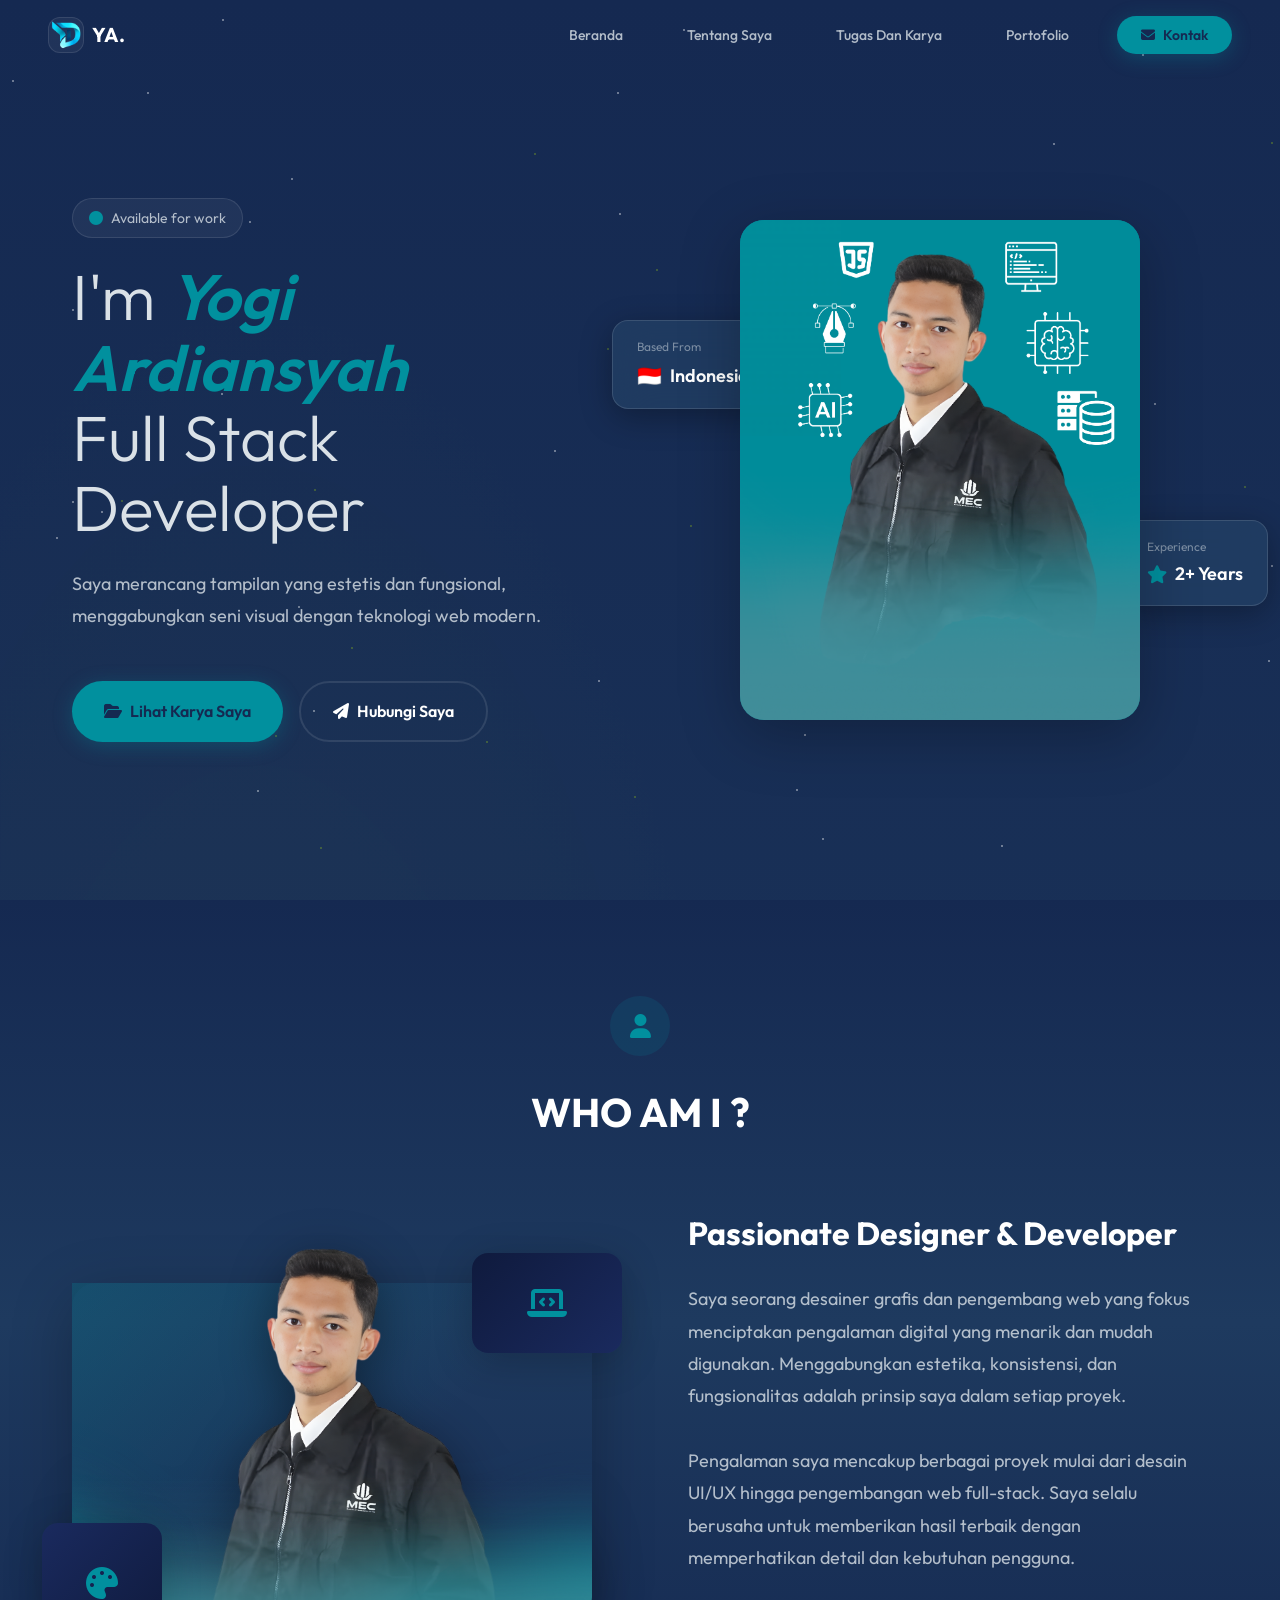
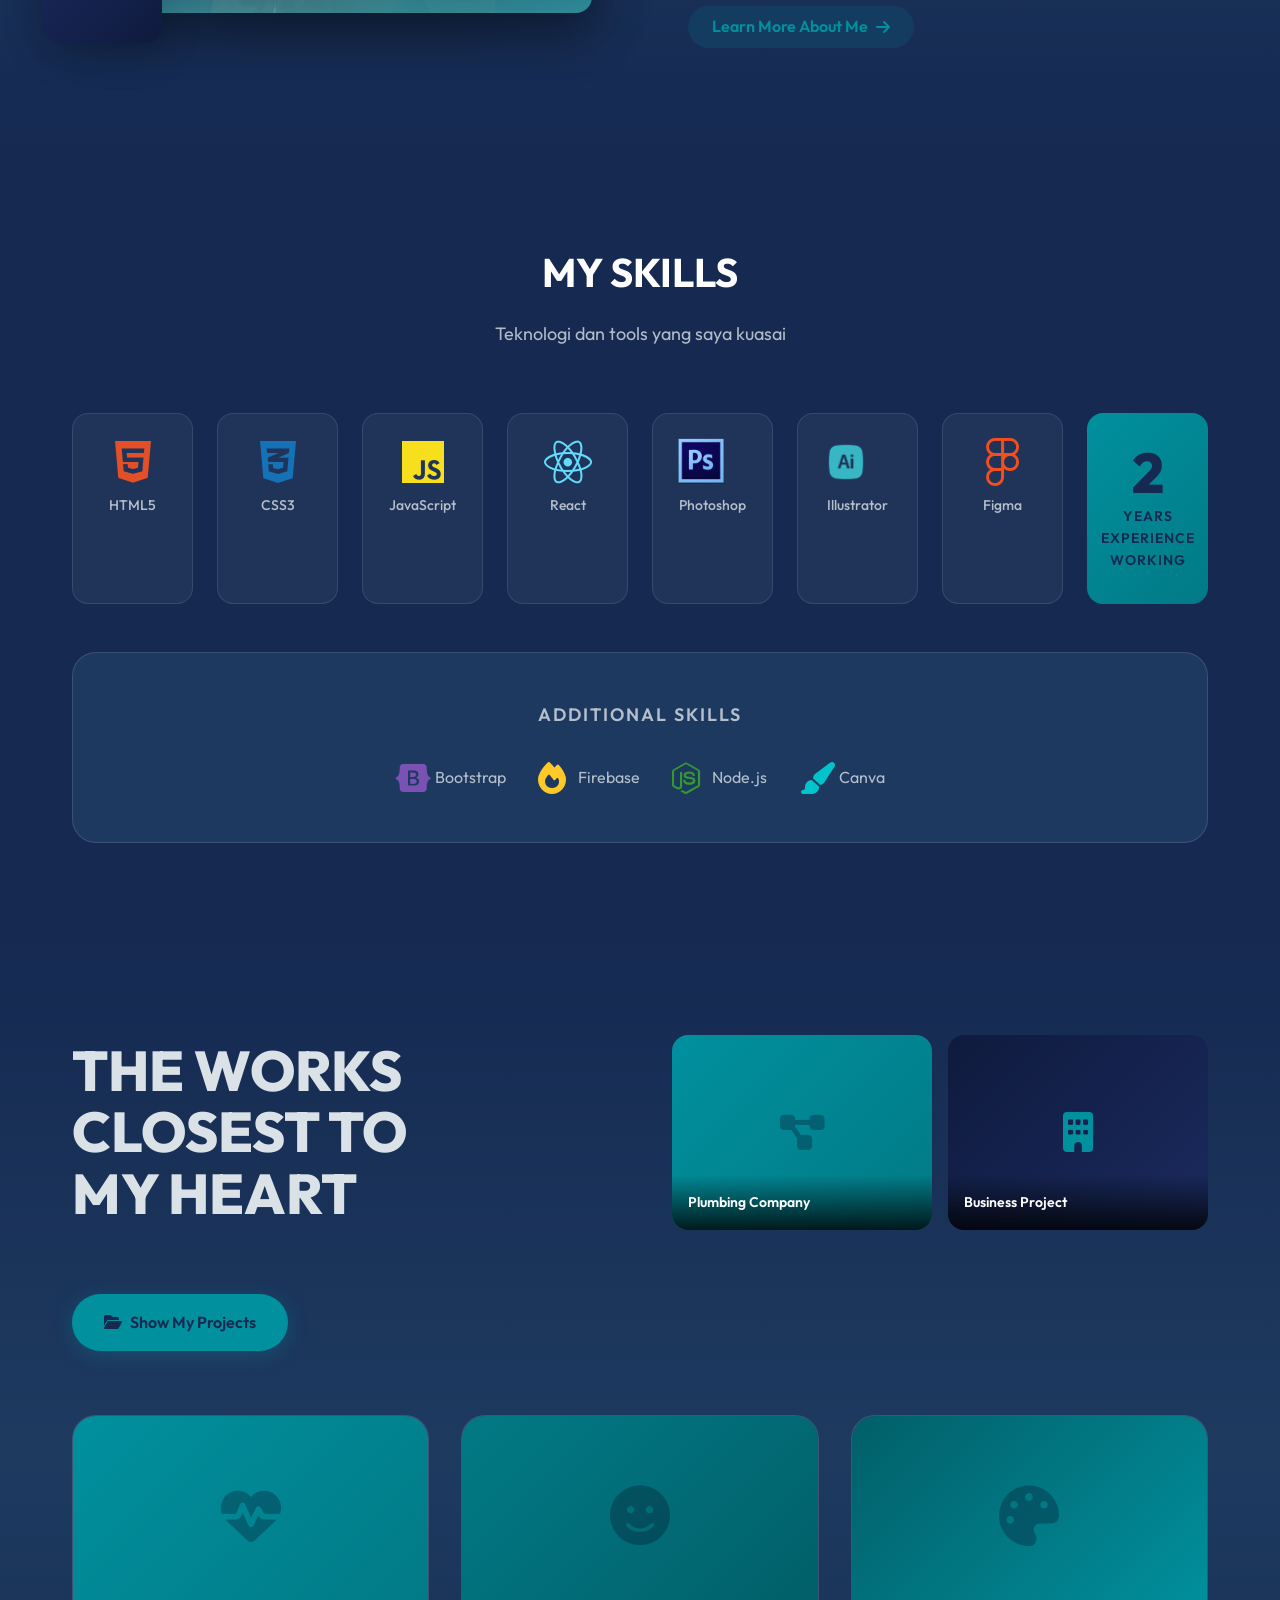
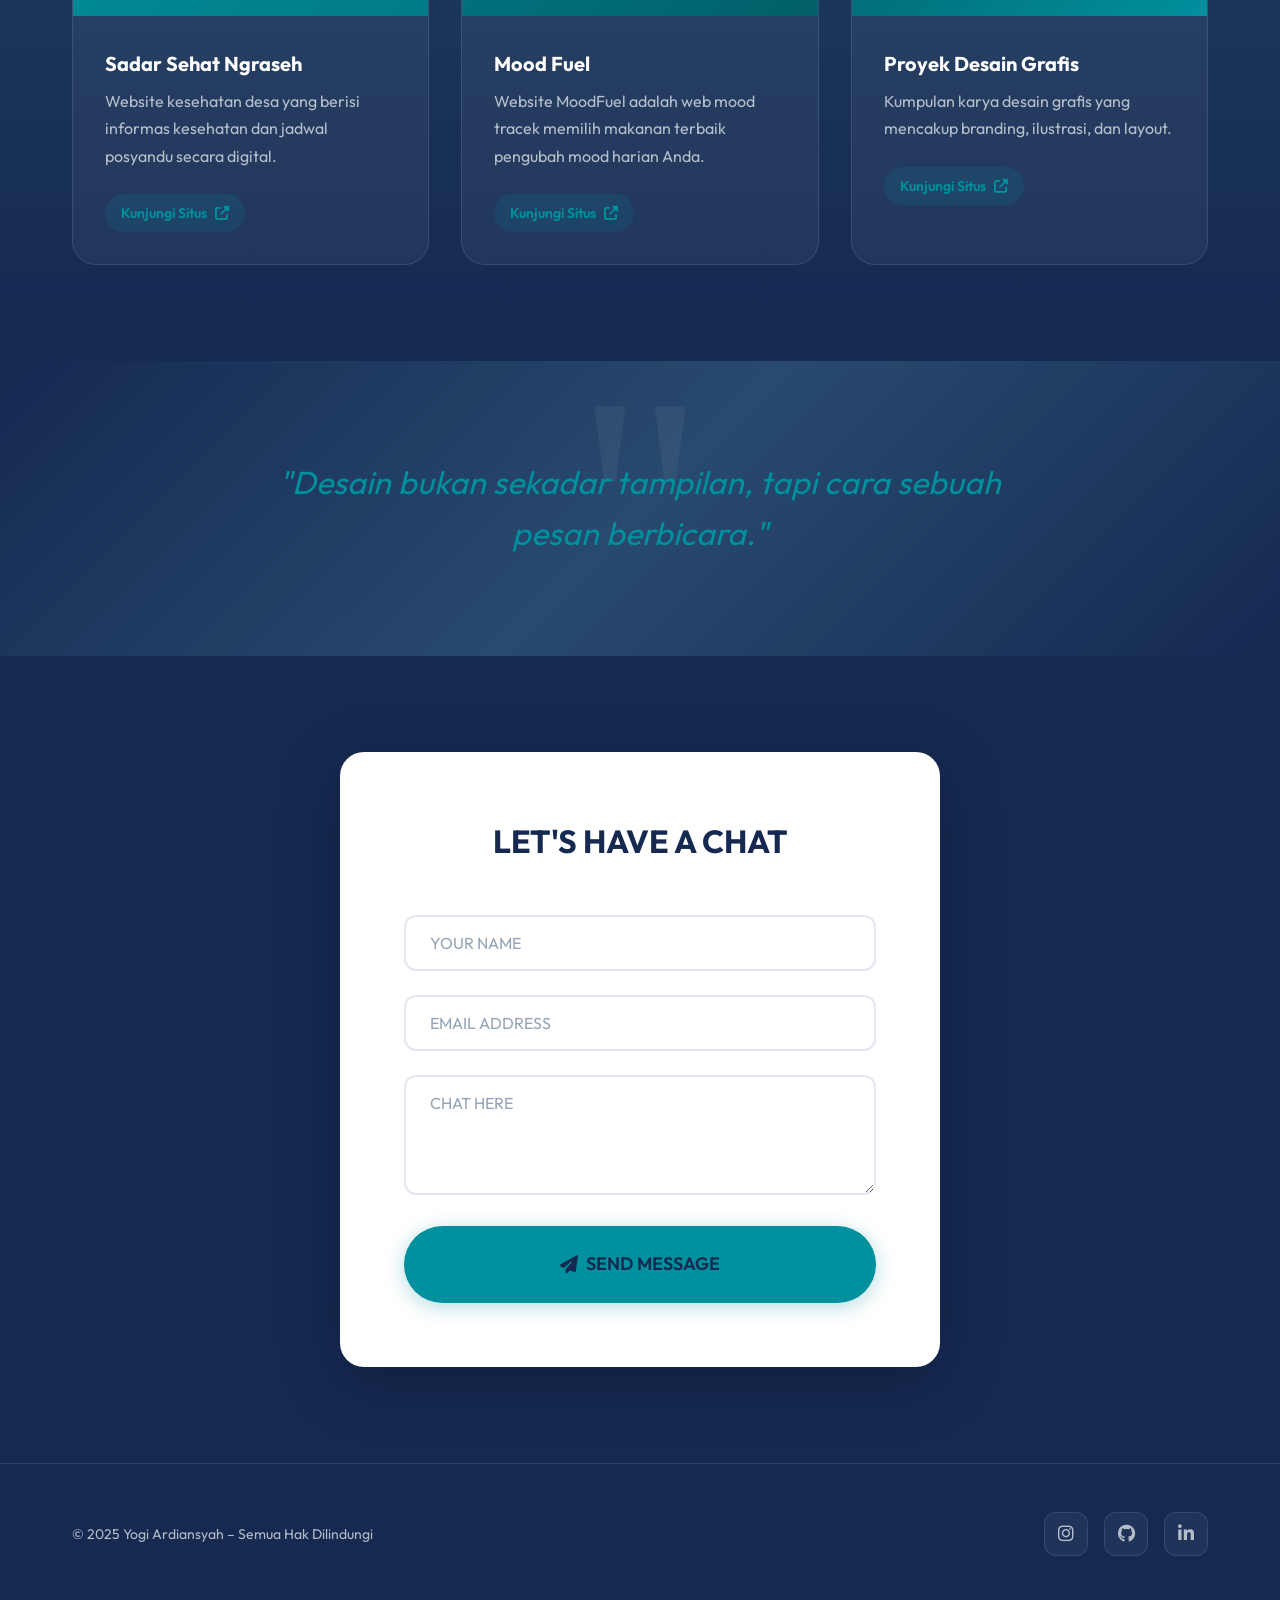
==== index.html @ 8bb91103 "Upload vanilla portfolio" ====
<!doctype html>
<html lang="id">
  <head>
    <meta charset="UTF-8" />
    <meta name="viewport" content="width=device-width, initial-scale=1.0" />
    <title>Yogi Ardiansyah - Portfolio</title>
    <link rel="icon" type="image/png" href="./assets/img/logo.png" />
    <meta
      name="description"
      content="Portfolio Yogi Ardiansyah - Desainer Grafis & Web Developer"
    />
    <link
      rel="stylesheet"
      href="https://cdnjs.cloudflare.com/ajax/libs/font-awesome/6.4.0/css/all.min.css"
    />
    <link
      href="https://fonts.googleapis.com/css2?family=Outfit:wght@300;400;500;600;700;800&display=swap"
      rel="stylesheet"
    />
    <link rel="stylesheet" href="styles.css" />
  </head>
  <body class="bg-gradient">
    <!-- Floating Stars -->
    <div class="stars" id="stars"></div>

    <!-- Navbar -->
    <nav class="navbar" id="navbar">
      <a href="#" class="logo">
        <span class="logo-icon"
          ><img
            src="./assets/img/logo.png"
            alt="Logo"
            style="width: 100%; height: 100%; object-fit: contain"
        /></span>
        YA.
      </a>
      <button
        class="mobile-menu-btn"
        id="mobileMenuBtn"
        aria-label="Toggle menu"
      >
        <i class="fas fa-bars"></i>
      </button>
      <div class="nav-menu" id="navMenu">
        <a href="#home" class="nav-link">Beranda</a>
        <a href="#about" class="nav-link">Tentang Saya</a>
        <a href="Karya.html" class="nav-link">Tugas Dan Karya</a>
        <a href="#works" class="nav-link">Portofolio</a>
        <a href="#contact" class="nav-cta">
          <i class="fas fa-envelope"></i>
          Kontak
        </a>
      </div>
    </nav>

    <!-- Hero Section -->
    <section class="hero" id="home">
      <div class="container">
        <div class="hero-container">
          <div class="hero-content">
            <div class="hero-badge">
              <i class="fas fa-circle"></i>
              Available for work
            </div>
            <h1 class="hero-title">
              I'm <span>Yogi Ardiansyah</span><br />Full Stack Developer
            </h1>
            <p class="hero-description">
              Saya merancang tampilan yang estetis dan fungsional, menggabungkan
              seni visual dengan teknologi web modern.
            </p>
            <div class="hero-buttons">
              <a href="#works" class="btn btn-primary">
                <i class="fas fa-folder-open"></i>
                Lihat Karya Saya
              </a>
              <a href="#contact" class="btn btn-outline">
                <i class="fas fa-paper-plane"></i>
                Hubungi Saya
              </a>
            </div>
          </div>
          <div class="hero-image">
            <!-- Floating Cards -->
            <div class="floating-card left">
              <div class="floating-card-title">Based From</div>
              <div class="floating-card-value">
                <span class="flag">🇮🇩</span>
                Indonesia
              </div>
            </div>
            <div class="floating-card right">
              <div class="floating-card-title">Experience</div>
              <div class="floating-card-value">
                <i class="fas fa-star" style="color: var(--accent)"></i>
                2+ Years
              </div>
            </div>
            <!-- Main Image -->
            <div class="hero-image-main">
              <img
                src="./assets/img/orang.png"
                alt="Yogi Ardiansyah"
                style="width: 100%; height: 100%; object-fit: cover"
              />
            </div>
          </div>
        </div>
      </div>
    </section>

    <!-- About Section -->
    <section class="section about" id="about">
      <div class="container">
        <div class="section-header">
          <div class="section-icon">
            <i class="fas fa-user"></i>
          </div>
          <h2 class="section-title reveal">WHO AM I ?</h2>
        </div>
        <div class="about-grid">
          <div class="about-image reveal">
            <div class="about-image-wrapper">
              <img
                src="./assets/img/orang2.png"
                alt="Yogi Ardiansyah"
                style="
                  width: 100%;
                  height: 400px;
                  object-fit: cover;
                  border-radius: var(--radius-lg);
                "
              />
            </div>
            <div class="about-floating-img top">
              <div
                style="
                  width: 150px;
                  height: 100px;
                  background: linear-gradient(135deg, #0f1a3d, #1a2a5e);
                  display: flex;
                  align-items: center;
                  justify-content: center;
                  border-radius: 12px;
                "
              >
                <i
                  class="fas fa-laptop-code"
                  style="font-size: 32px; color: var(--accent)"
                ></i>
              </div>
            </div>
            <div class="about-floating-img bottom">
              <div
                style="
                  width: 120px;
                  height: 120px;
                  background: linear-gradient(135deg, #1a2a5e, #0f1a3d);
                  display: flex;
                  align-items: center;
                  justify-content: center;
                  border-radius: 12px;
                "
              >
                <i
                  class="fas fa-palette"
                  style="font-size: 32px; color: var(--accent)"
                ></i>
              </div>
            </div>
          </div>
          <div class="about-content reveal">
            <h3>Passionate Designer & Developer</h3>
            <p>
              Saya seorang desainer grafis dan pengembang web yang fokus
              menciptakan pengalaman digital yang menarik dan mudah digunakan.
              Menggabungkan estetika, konsistensi, dan fungsionalitas adalah
              prinsip saya dalam setiap proyek.
            </p>
            <p>
              Pengalaman saya mencakup berbagai proyek mulai dari desain UI/UX
              hingga pengembangan web full-stack. Saya selalu berusaha untuk
              memberikan hasil terbaik dengan memperhatikan detail dan kebutuhan
              pengguna.
            </p>
            <a href="Karya.html" class="about-link">
              Learn More About Me
              <i class="fas fa-arrow-right"></i>
            </a>
          </div>
        </div>
      </div>
    </section>

    <!-- Skills Section -->
    <section class="section skills" id="skills">
      <div class="container">
        <div class="section-header">
          <h2 class="section-title reveal">MY SKILLS</h2>
          <p class="section-subtitle reveal">
            Teknologi dan tools yang saya kuasai
          </p>
        </div>

        <div class="skills-grid reveal">
          <div class="skill-card">
            <i class="fab fa-html5" style="color: #e34f26"></i>
            <h4>HTML5</h4>
          </div>
          <div class="skill-card">
            <i class="fab fa-css3-alt" style="color: #1572b6"></i>
            <h4>CSS3</h4>
          </div>
          <div class="skill-card">
            <i class="fab fa-js" style="color: #f7df1e"></i>
            <h4>JavaScript</h4>
          </div>
          <div class="skill-card">
            <i class="fab fa-react" style="color: #61dafb"></i>
            <h4>React</h4>
          </div>
          <div class="skill-card">
            <img
              src="./assets/img/ps.png"
              alt="Photoshop"
              style="width: 48px; height: 48px"
            />
            <h4>Photoshop</h4>
          </div>
          <div class="skill-card">
            <img
              src="./assets/img/logoAi.png"
              alt="Illustrator"
              style="width: 48px; height: 48px"
            />
            <h4>Illustrator</h4>
          </div>
          <div class="skill-card">
            <i class="fab fa-figma" style="color: #f24e1e"></i>
            <h4>Figma</h4>
          </div>
          <div class="experience-card">
            <div class="number">2</div>
            <div class="label">Years<br />Experience<br />Working</div>
          </div>
        </div>

        <div class="additional-skills reveal">
          <h3>ADDITIONAL SKILLS</h3>
          <div class="additional-skills-grid">
            <div class="additional-skill-item">
              <i class="fab fa-bootstrap" style="color: #7952b3"></i>
              <span>Bootstrap</span>
            </div>
            <div class="additional-skill-item">
              <i class="fas fa-fire" style="color: #ffca28"></i>
              <span>Firebase</span>
            </div>
            <div class="additional-skill-item">
              <i class="fab fa-node-js" style="color: #339933"></i>
              <span>Node.js</span>
            </div>
            <div class="additional-skill-item">
              <i class="fas fa-paint-brush" style="color: #00c4cc"></i>
              <span>Canva</span>
            </div>
          </div>
        </div>
      </div>
    </section>

    <!-- Works Section -->
    <section class="section works" id="works">
      <div class="container">
        <div class="works-header reveal">
          <h2 class="works-title">THE WORKS<br />CLOSEST TO<br />MY HEART</h2>
          <div class="works-images">
            <div class="work-image-card">
              <div
                style="
                  width: 100%;
                  height: 100%;
                  background: linear-gradient(135deg, #01909e, #017a86);
                  display: flex;
                  align-items: center;
                  justify-content: center;
                "
              >
                <i
                  class="fas fa-project-diagram"
                  style="font-size: 40px; color: rgba(10, 14, 39, 0.3)"
                ></i>
              </div>
              <div class="overlay">
                <h4>Plumbing Company</h4>
              </div>
            </div>
            <div class="work-image-card">
              <div
                style="
                  width: 100%;
                  height: 100%;
                  background: linear-gradient(135deg, #0f1a3d, #1a2a5e);
                  display: flex;
                  align-items: center;
                  justify-content: center;
                "
              >
                <i
                  class="fas fa-building"
                  style="font-size: 40px; color: var(--accent)"
                ></i>
              </div>
              <div class="overlay">
                <h4>Business Project</h4>
              </div>
            </div>
          </div>
        </div>

        <div
          class="hero-buttons reveal"
          style="margin-bottom: var(--spacing-3xl)"
        >
          <a href="Karya.html" class="btn btn-primary">
            <i class="fas fa-folder-open"></i>
            Show My Projects
          </a>
        </div>

        <div class="works-grid">
          <div class="work-card reveal" data-tilt>
            <div class="work-card-image">
              <div
                style="
                  width: 100%;
                  height: 100%;
                  background: linear-gradient(
                    135deg,
                    var(--accent) 0%,
                    #017a86 100%
                  );
                  display: flex;
                  align-items: center;
                  justify-content: center;
                "
              >
                <i
                  class="fas fa-heartbeat"
                  style="font-size: 60px; color: rgba(10, 14, 39, 0.3)"
                ></i>
              </div>
            </div>
            <div class="work-card-content">
              <h3 class="work-card-title">Sadar Sehat Ngraseh</h3>
              <p class="work-card-description">
                Website kesehatan desa yang berisi informas kesehatan dan jadwal
                posyandu secara digital.
              </p>
              <a
                href="https://sadarsehatngraseh.pages.dev/"
                class="work-card-link"
                target="_blank"
              >
                Kunjungi Situs
                <i class="fas fa-external-link-alt"></i>
              </a>
            </div>
          </div>
          <div class="work-card reveal" data-tilt>
            <div class="work-card-image">
              <div
                style="
                  width: 100%;
                  height: 100%;
                  background: linear-gradient(135deg, #017a86 0%, #015f68 100%);
                  display: flex;
                  align-items: center;
                  justify-content: center;
                "
              >
                <i
                  class="fas fa-smile"
                  style="font-size: 60px; color: rgba(10, 14, 39, 0.3)"
                ></i>
              </div>
            </div>
            <div class="work-card-content">
              <h3 class="work-card-title">Mood Fuel</h3>
              <p class="work-card-description">
                Website MoodFuel adalah web mood tracek memilih makanan terbaik
                pengubah mood harian Anda.
              </p>
              <a
                href="https://mood-fuel.netlify.app/"
                class="work-card-link"
                target="_blank"
              >
                Kunjungi Situs
                <i class="fas fa-external-link-alt"></i>
              </a>
            </div>
          </div>
          <div class="work-card reveal" data-tilt>
            <div class="work-card-image">
              <div
                style="
                  width: 100%;
                  height: 100%;
                  background: linear-gradient(
                    135deg,
                    #015f68 0%,
                    var(--accent) 100%
                  );
                  display: flex;
                  align-items: center;
                  justify-content: center;
                "
              >
                <i
                  class="fas fa-palette"
                  style="font-size: 60px; color: rgba(10, 14, 39, 0.3)"
                ></i>
              </div>
            </div>
            <div class="work-card-content">
              <h3 class="work-card-title">Proyek Desain Grafis</h3>
              <p class="work-card-description">
                Kumpulan karya desain grafis yang mencakup branding, ilustrasi,
                dan layout.
              </p>
              <a href="#" class="work-card-link">
                Kunjungi Situs
                <i class="fas fa-external-link-alt"></i>
              </a>
            </div>
          </div>
        </div>
      </div>
    </section>

    <!-- Quote Section -->
    <section class="quote">
      <div class="container">
        <p class="quote-text reveal">
          "Desain bukan sekadar tampilan, tapi cara sebuah pesan berbicara."
        </p>
      </div>
    </section>

    <!-- Contact Section -->
    <section class="section contact" id="contact">
      <div class="container">
        <div class="contact-card reveal">
          <h2>LET'S HAVE A CHAT</h2>
          <form
            class="contact-form"
            action="https://mail.google.com/mail/?view=cm&fs=1&to=yoda.freelance@gmail.com"
            method="get"
            target="_blank"
          >
            <div class="form-group">
              <input
                type="text"
                class="form-input"
                placeholder="YOUR NAME"
                required
              />
            </div>
            <div class="form-group">
              <input
                type="email"
                class="form-input"
                placeholder="EMAIL ADDRESS"
                required
              />
            </div>
            <div class="form-group">
              <textarea
                class="form-input"
                placeholder="CHAT HERE"
                rows="4"
              ></textarea>
            </div>
            <a
              href="https://mail.google.com/mail/?view=cm&fs=1&to=yoda.freelance@gmail.com"
              target="_blank"
              rel="noopener"
              class="btn btn-primary"
            >
              <i class="fas fa-paper-plane"></i>
              SEND MESSAGE
            </a>
          </form>
        </div>
      </div>
    </section>

    <!-- Footer -->
    <footer class="footer">
      <div class="container">
        <div class="footer-content">
          <p class="footer-text">
            © 2025 Yogi Ardiansyah – Semua Hak Dilindungi
          </p>
          <div class="social-links">
            <a
              href="https://www.instagram.com/yogi__ardiansyah?igsh=MTZwNnl4OHg2M3BkeQ=="
              class="social-link"
              aria-label="Instagram"
              target="_blank"
            >
              <i class="fab fa-instagram"></i>
            </a>
            <a
              href="https://github.com/YODA178"
              class="social-link"
              aria-label="GitHub"
              target="_blank"
            >
              <i class="fab fa-github"></i>
            </a>
            <a
              href="https://www.linkedin.com/in/yogi-ardiansyah-875833343?utm_source=share&utm_campaign=share_via&utm_content=profile&utm_medium=android_app"
              class="social-link"
              aria-label="LinkedIn"
              target="_blank"
            >
              <i class="fab fa-linkedin-in"></i>
            </a>
          </div>
        </div>
      </div>
    </footer>

    <!-- Back to Top Button -->
    <button class="back-to-top" id="backToTop" aria-label="Back to top">
      <i class="fas fa-arrow-up"></i>
    </button>

    <!-- JavaScript -->
    <script src="main.js"></script>
  </body>
</html>
---- styles.css ----
/* ============================================
   Portfolio - Modern Dark Theme Stylesheet
   Matching Reference Design
   ============================================ */

/* ============================================
   CSS Variables / Design Tokens
   ============================================ */
:root {
    /* Colors - Custom Palette */
    --bg-primary: #152951;
    --bg-secondary: #284A6E;
    --bg-gradient: linear-gradient(180deg, #152951 0%, #1e3a5f 50%, #152951 100%);
    --accent: #01909E;
    --accent-hover: #017a86;
    --accent-glow: rgba(1, 144, 158, 0.3);
    --accent-soft: rgba(1, 144, 158, 0.15);
    --white: #ffffff;
    --gray-100: #f0f4f8;
    --gray-200: #e2e8f0;
    --gray-300: #cbd5e1;
    --gray-400: #94a3b8;
    --gray-500: #64748b;
    --gray-600: #475569;
    --text-primary: #DAE1E7;
    --text-secondary: rgba(218, 225, 231, 0.8);
    --text-muted: rgba(218, 225, 231, 0.5);
    --glass-bg: rgba(255, 255, 255, 0.05);
    --glass-bg-hover: rgba(255, 255, 255, 0.08);
    --glass-border: rgba(255, 255, 255, 0.1);
    --glass-border-hover: rgba(255, 255, 255, 0.18);
    --card-bg: rgba(40, 74, 110, 0.5);
    --card-border: rgba(255, 255, 255, 0.12);

    /* Typography */
    --font-primary: 'Outfit', -apple-system, BlinkMacSystemFont, 'Segoe UI', sans-serif;
    --font-size-xs: 0.75rem;
    --font-size-sm: 0.875rem;
    --font-size-base: 1rem;
    --font-size-lg: 1.125rem;
    --font-size-xl: 1.25rem;
    --font-size-2xl: 1.5rem;
    --font-size-3xl: 2rem;
    --font-size-4xl: 2.5rem;
    --font-size-5xl: 3.5rem;
    --font-size-6xl: 4rem;

    /* Spacing */
    --spacing-xs: 0.25rem;
    --spacing-sm: 0.5rem;
    --spacing-md: 1rem;
    --spacing-lg: 1.5rem;
    --spacing-xl: 2rem;
    --spacing-2xl: 3rem;
    --spacing-3xl: 4rem;
    --spacing-4xl: 6rem;

    /* Border Radius */
    --radius-sm: 8px;
    --radius-md: 12px;
    --radius-lg: 16px;
    --radius-xl: 20px;
    --radius-2xl: 24px;
    --radius-full: 50px;

    /* Shadows */
    --shadow-sm: 0 2px 8px rgba(0, 0, 0, 0.1);
    --shadow-md: 0 4px 20px rgba(0, 0, 0, 0.15);
    --shadow-lg: 0 8px 40px rgba(0, 0, 0, 0.2);
    --shadow-xl: 0 15px 60px rgba(0, 0, 0, 0.25);
    --shadow-glow: 0 0 40px var(--accent-glow);
    --shadow-card: 0 8px 32px rgba(0, 0, 0, 0.3);

    /* Transitions */
    --transition-fast: 0.2s ease;
    --transition-base: 0.3s ease;
    --transition-slow: 0.4s cubic-bezier(0.4, 0, 0.2, 1);
}

/* ============================================
   Reset & Base Styles
   ============================================ */
*,
*::before,
*::after {
    margin: 0;
    padding: 0;
    box-sizing: border-box;
}

html {
    scroll-behavior: smooth;
}

body {
    font-family: var(--font-primary);
    background: var(--bg-primary);
    color: var(--text-primary);
    line-height: 1.6;
    overflow-x: hidden;
    min-height: 100vh;
}

a {
    text-decoration: none;
    color: inherit;
    transition: var(--transition-base);
}

img {
    max-width: 100%;
    height: auto;
    display: block;
}

ul, ol {
    list-style: none;
}

button {
    font-family: inherit;
    cursor: pointer;
    border: none;
    background: none;
}

/* ============================================
   Background Effects
   ============================================ */
.bg-gradient {
    background: var(--bg-gradient);
    position: relative;
}

.bg-gradient::before {
    content: '';
    position: absolute;
    top: 0;
    left: 0;
    right: 0;
    bottom: 0;
    background: 
        radial-gradient(ellipse 80% 50% at 20% 30%, rgba(201, 255, 0, 0.03) 0%, transparent 50%),
        radial-gradient(ellipse 60% 40% at 80% 70%, rgba(15, 26, 61, 0.5) 0%, transparent 50%);
    pointer-events: none;
}

/* Floating Stars */
.stars {
    position: fixed;
    top: 0;
    left: 0;
    width: 100%;
    height: 100%;
    pointer-events: none;
    z-index: 0;
    overflow: hidden;
}

.star {
    position: absolute;
    width: 2px;
    height: 2px;
    background: rgba(255, 255, 255, 0.5);
    border-radius: 50%;
    animation: twinkle 4s infinite ease-in-out;
}

.star:nth-child(odd) { animation-duration: 5s; }
.star:nth-child(even) { animation-duration: 3s; }
.star:nth-child(3n) { background: rgba(201, 255, 0, 0.3); }

@keyframes twinkle {
    0%, 100% { opacity: 0.3; transform: scale(1); }
    50% { opacity: 1; transform: scale(1.2); }
}

/* ============================================
   Container
   ============================================ */
.container {
    width: 100%;
    max-width: 1200px;
    margin: 0 auto;
    padding: 0 var(--spacing-xl);
}

/* ============================================
   Navbar
   ============================================ */
.navbar {
    position: fixed;
    top: 0;
    left: 0;
    right: 0;
    z-index: 1000;
    padding: var(--spacing-md) var(--spacing-2xl);
    display: flex;
    justify-content: space-between;
    align-items: center;
    transition: var(--transition-slow);
    background: transparent;
}

.navbar.scrolled {
    background: rgba(10, 14, 39, 0.9);
    backdrop-filter: blur(20px);
    -webkit-backdrop-filter: blur(20px);
    border-bottom: 1px solid var(--glass-border);
    box-shadow: var(--shadow-md);
}

.logo {
    font-size: var(--font-size-xl);
    font-weight: 700;
    color: var(--white);
    display: flex;
    align-items: center;
    gap: var(--spacing-sm);
}

.logo-icon {
    width: 36px;
    height: 36px;
    background: var(--glass-bg);
    border: 1px solid var(--glass-border);
    border-radius: var(--radius-md);
    display: flex;
    align-items: center;
    justify-content: center;
    font-size: var(--font-size-lg);
}

.nav-menu {
    display: flex;
    gap: var(--spacing-xl);
    align-items: center;
}

.nav-link {
    color: var(--text-secondary);
    font-weight: 500;
    font-size: var(--font-size-sm);
    padding: var(--spacing-sm) var(--spacing-md);
    border-radius: var(--radius-md);
    transition: var(--transition-base);
    position: relative;
}

.nav-link:hover,
.nav-link.active {
    color: var(--white);
}

.nav-link::after {
    content: '';
    position: absolute;
    bottom: 0;
    left: 50%;
    transform: translateX(-50%);
    width: 0;
    height: 2px;
    background: var(--accent);
    transition: var(--transition-base);
    border-radius: 1px;
}

.nav-link:hover::after {
    width: 60%;
}

/* CTA Button in Navbar */
.nav-cta {
    background: var(--accent);
    color: var(--bg-primary);
    padding: var(--spacing-sm) var(--spacing-lg);
    border-radius: var(--radius-full);
    font-weight: 600;
    font-size: var(--font-size-sm);
    display: flex;
    align-items: center;
    gap: var(--spacing-sm);
    transition: var(--transition-slow);
    box-shadow: 0 4px 20px var(--accent-glow);
}

.nav-cta:hover {
    transform: translateY(-2px);
    box-shadow: 0 8px 30px var(--accent-glow);
}

/* Mobile Menu Button */
.mobile-menu-btn {
    display: none;
    background: var(--glass-bg);
    border: 1px solid var(--glass-border);
    color: var(--white);
    padding: var(--spacing-sm);
    border-radius: var(--radius-md);
    font-size: var(--font-size-xl);
    transition: var(--transition-base);
}

.mobile-menu-btn:hover {
    background: var(--accent);
    color: var(--bg-primary);
    border-color: var(--accent);
}

/* ============================================
   Hero Section
   ============================================ */
.hero {
    min-height: 100vh;
    display: flex;
    align-items: center;
    position: relative;
    padding: 120px 0 80px;
    overflow: hidden;
}

.hero-container {
    display: grid;
    grid-template-columns: 1fr 1fr;
    gap: var(--spacing-3xl);
    align-items: center;
    position: relative;
    z-index: 2;
}

.hero-content {
    max-width: 600px;
}

.hero-badge {
    display: inline-flex;
    align-items: center;
    gap: var(--spacing-sm);
    background: var(--glass-bg);
    border: 1px solid var(--glass-border);
    padding: var(--spacing-sm) var(--spacing-md);
    border-radius: var(--radius-full);
    font-size: var(--font-size-sm);
    color: var(--text-secondary);
    margin-bottom: var(--spacing-lg);
}

.hero-badge i {
    color: var(--accent);
}

.hero-title {
    font-size: clamp(2.5rem, 5vw, var(--font-size-6xl));
    font-weight: 300;
    line-height: 1.1;
    margin-bottom: var(--spacing-lg);
}

.hero-title span {
    color: var(--accent);
    font-style: italic;
    font-weight: 600;
}

.hero-subtitle {
    font-size: var(--font-size-2xl);
    font-weight: 600;
    color: var(--white);
    margin-bottom: var(--spacing-lg);
}

.hero-description {
    font-size: var(--font-size-lg);
    color: var(--text-secondary);
    line-height: 1.8;
    margin-bottom: var(--spacing-2xl);
    max-width: 500px;
}

.hero-buttons {
    display: flex;
    gap: var(--spacing-md);
    flex-wrap: wrap;
}

/* Hero Image Section */
.hero-image {
    position: relative;
    display: flex;
    justify-content: center;
    align-items: center;
}

.hero-image-main {
    width: 400px;
    height: 500px;
    background: linear-gradient(180deg, var(--accent) 0%, #017a86 100%);
    border-radius: var(--radius-2xl);
    position: relative;
    overflow: hidden;
    box-shadow: var(--shadow-xl);
}

.hero-image-main img {
    width: 100%;
    height: 100%;
    object-fit: cover;
}

/* Floating Cards */
.floating-card {
    position: absolute;
    background: var(--card-bg);
    backdrop-filter: blur(20px);
    -webkit-backdrop-filter: blur(20px);
    border: 1px solid var(--card-border);
    border-radius: var(--radius-lg);
    padding: var(--spacing-md) var(--spacing-lg);
    box-shadow: var(--shadow-card);
    animation: float 6s ease-in-out infinite;
}

.floating-card.left {
    left: -60px;
    top: 20%;
    animation-delay: -2s;
}

.floating-card.right {
    right: -60px;
    top: 60%;
    animation-delay: -4s;
}

.floating-card-title {
    font-size: var(--font-size-xs);
    color: var(--text-muted);
    margin-bottom: var(--spacing-xs);
}

.floating-card-value {
    font-size: var(--font-size-lg);
    font-weight: 600;
    color: var(--white);
    display: flex;
    align-items: center;
    gap: var(--spacing-sm);
}

.floating-card-value .flag {
    font-size: var(--font-size-xl);
}

@keyframes float {
    0%, 100% { transform: translateY(0); }
    50% { transform: translateY(-15px); }
}

/* Hero Decorative Images */
.hero-deco {
    position: absolute;
    border-radius: var(--radius-lg);
    overflow: hidden;
    box-shadow: var(--shadow-lg);
    animation: float 8s ease-in-out infinite;
}

.hero-deco-1 {
    width: 120px;
    height: 80px;
    top: 10%;
    right: 15%;
    animation-delay: -1s;
}

.hero-deco-2 {
    width: 100px;
    height: 100px;
    bottom: 20%;
    right: 5%;
    animation-delay: -3s;
}

/* ============================================
   Buttons
   ============================================ */
.btn {
    display: inline-flex;
    align-items: center;
    justify-content: center;
    gap: var(--spacing-sm);
    padding: var(--spacing-md) var(--spacing-xl);
    border-radius: var(--radius-full);
    font-weight: 600;
    font-size: var(--font-size-base);
    transition: var(--transition-slow);
    cursor: pointer;
    border: none;
}

.btn-primary {
    background: var(--accent);
    color: var(--bg-primary);
    box-shadow: 0 4px 20px var(--accent-glow);
}

.btn-primary:hover {
    transform: translateY(-3px);
    box-shadow: 0 8px 30px var(--accent-glow), var(--shadow-glow);
}

.btn-outline {
    background: transparent;
    color: var(--white);
    border: 2px solid var(--glass-border);
}

.btn-outline:hover {
    background: var(--glass-bg);
    border-color: var(--accent);
    color: var(--accent);
}

.btn-secondary {
    background: var(--glass-bg);
    color: var(--white);
    border: 1px solid var(--glass-border);
}

.btn-secondary:hover {
    background: var(--glass-bg-hover);
    border-color: var(--glass-border-hover);
}

/* ============================================
   Section Styles
   ============================================ */
.section {
    padding: var(--spacing-4xl) 0;
    position: relative;
}

.section-header {
    text-align: center;
    margin-bottom: var(--spacing-3xl);
}

.section-icon {
    width: 60px;
    height: 60px;
    background: var(--accent-soft);
    border-radius: 50%;
    display: flex;
    align-items: center;
    justify-content: center;
    margin: 0 auto var(--spacing-lg);
    color: var(--accent);
    font-size: var(--font-size-2xl);
}

.section-title {
    font-size: clamp(var(--font-size-3xl), 4vw, var(--font-size-4xl));
    font-weight: 700;
    margin-bottom: var(--spacing-md);
    color: var(--white);
}

.section-subtitle {
    font-size: var(--font-size-lg);
    color: var(--text-secondary);
    max-width: 600px;
    margin: 0 auto;
}
/* ============================================
   About Section
   ============================================ */
.about {
    background: var(--bg-gradient);
}

.about-grid {
    display: grid;
    grid-template-columns: 1fr 1fr;
    gap: var(--spacing-4xl);
    align-items: center;
}

/* Container utama image */
.about-image {
    position: relative;
    margin-top: 40px;
    overflow: visible;
}

/* Card */
.about-image-wrapper {
    position: relative;
    height: 330px;
    border-radius: var(--radius-2xl);
    box-shadow: var(--shadow-xl);
    overflow: visible; /* Tetap rapi */
    z-index: 1;
}

/* FOTO UTAMA (PALING DEPAN) */
.about-image-wrapper img {
    position: relative;
    z-index: 5; /* Layer tertinggi */
    width: 100%;
    height: 100%;
    object-fit: cover;
    object-position: center top;
    transform: translateY(-70px);

    /* Efek depth biar keliatan keluar */
    filter: drop-shadow(0 12px 25px rgba(0,0,0,0.4));
}

/* Overlay gradient (DI BAWAH FOTO) */
.about-image-wrapper::before {
    content: '';
    position: absolute;
    inset: 0;
    background: linear-gradient(135deg, var(--accent) 0%, transparent 60%);
    opacity: 0.25;
    z-index: 0; /* Paling bawah */
}

/* Floating Icons */
.about-floating-img {
    position: absolute;
    border-radius: var(--radius-lg);
    overflow: hidden;
    box-shadow: var(--shadow-lg);
    animation: float 7s ease-in-out infinite;
    z-index: 3; /* Di atas card, di bawah foto */
}

.about-floating-img.top {
    width: 150px;
    height: 100px;
    top: -30px;
    right: -30px;
    animation-delay: -2s;
}

.about-floating-img.bottom {
    width: 120px;
    height: 120px;
    bottom: -30px;
    left: -30px;
    animation-delay: -4s;
}

/* Content */
.about-content h3 {
    font-size: var(--font-size-3xl);
    font-weight: 700;
    margin-bottom: var(--spacing-lg);
    color: var(--white);
}

.about-content p {
    font-size: var(--font-size-lg);
    color: var(--text-secondary);
    line-height: 1.8;
    margin-bottom: var(--spacing-xl);
}

/* Button */
.about-link {
    display: inline-flex;
    align-items: center;
    gap: var(--spacing-sm);
    color: var(--accent);
    font-weight: 600;
    font-size: var(--font-size-base);
    padding: var(--spacing-sm) var(--spacing-lg);
    background: var(--accent-soft);
    border-radius: var(--radius-full);
    transition: var(--transition-base);
}

.about-link:hover {
    background: var(--accent);
    color: var(--bg-primary);
    transform: translateX(5px);
}

/* ============================================
   Skills Section
   ============================================ */
.skills {
    background: var(--bg-primary);
}

.skills-grid {
    display: grid;
    grid-template-columns: repeat(auto-fit, minmax(80px, 1fr));
    gap: var(--spacing-lg);
    margin-bottom: var(--spacing-2xl);
}

.skill-card {
    background: var(--glass-bg);
    border: 1px solid var(--glass-border);
    border-radius: var(--radius-lg);
    padding: var(--spacing-lg);
    text-align: center;
    transition: var(--transition-slow);
}

.skill-card:hover {
    transform: translateY(-5px);
    border-color: var(--accent);
    box-shadow: 0 10px 40px rgba(201, 255, 0, 0.1);
}

.skill-card img,
.skill-card i {
    width: 48px;
    height: 48px;
    font-size: 48px;
    margin-bottom: var(--spacing-sm);
    color: var(--white);
}

.skill-card h4 {
    font-size: var(--font-size-sm);
    font-weight: 500;
    color: var(--text-secondary);
}

/* Experience Card */
.experience-card {
    background: linear-gradient(135deg, var(--accent) 0%, #017a86 100%);
    border-radius: var(--radius-lg);
    padding: var(--spacing-xl);
    display: flex;
    flex-direction: column;
    justify-content: center; /* Tengah vertikal */
    align-items: center;     /* Tengah horizontal */
    text-align: center;
    color: var(--bg-primary);
}

.experience-card .number {
    font-size: var(--font-size-5xl);
    font-weight: 800;
    line-height: 1;
    margin-bottom: var(--spacing-xs);
}

.experience-card .label {
    font-size: var(--font-size-sm);
    font-weight: 600;
    text-transform: uppercase;
    letter-spacing: 1px;
}

.experience-card .btn {
    margin-top: var(--spacing-md);
    background: var(--bg-primary);
    color: var(--white);
    padding: var(--spacing-sm) var(--spacing-md);
    font-size: var(--font-size-sm);
}

/* Additional Skills */
.additional-skills {
    background: var(--card-bg);
    border: 1px solid var(--card-border);
    border-radius: var(--radius-2xl);
    padding: var(--spacing-2xl);
    margin-top: var(--spacing-2xl);
}

.additional-skills h3 {
    text-align: center;
    font-size: var(--font-size-lg);
    font-weight: 600;
    margin-bottom: var(--spacing-xl);
    text-transform: uppercase;
    letter-spacing: 2px;
    color: var(--text-secondary);
}

.additional-skills-grid {
    display: flex;
    justify-content: center;
    flex-wrap: wrap;
    gap: var(--spacing-xl);
}

.additional-skill-item {
    display: flex;
    align-items: center;
    gap: var(--spacing-sm);
    color: var(--text-secondary);
    font-size: var(--font-size-base);
}

.additional-skill-item img,
.additional-skill-item i {
    width: 32px;
    height: 32px;
    font-size: 32px;
}

/* ============================================
   Works/Projects Section
   ============================================ */
.works {
    background: var(--bg-gradient);
}

.works-header {
    display: grid;
    grid-template-columns: 1fr 1fr;
    gap: var(--spacing-3xl);
    align-items: center;
    margin-bottom: var(--spacing-3xl);
}

.works-title {
    font-size: clamp(var(--font-size-3xl), 5vw, var(--font-size-5xl));
    font-weight: 800;
    line-height: 1.1;
}

.works-images {
    display: grid;
    grid-template-columns: repeat(2, 1fr);
    gap: var(--spacing-md);
}

.work-image-card {
    position: relative;
    border-radius: var(--radius-lg);
    overflow: hidden;
    aspect-ratio: 4/3;
    transition: var(--transition-slow);
}

.work-image-card:hover {
    transform: translateY(-5px);
    box-shadow: var(--shadow-lg);
}

.work-image-card img {
    width: 100%;
    height: 100%;
    object-fit: cover;
}

.work-image-card .overlay {
    position: absolute;
    bottom: 0;
    left: 0;
    right: 0;
    padding: var(--spacing-md);
    background: linear-gradient(transparent, rgba(0,0,0,0.8));
    color: var(--white);
}

.work-image-card .overlay h4 {
    font-size: var(--font-size-sm);
    font-weight: 600;
}

/* Works Grid */
.works-grid {
    display: grid;
    grid-template-columns: repeat(auto-fit, minmax(320px, 1fr));
    gap: var(--spacing-xl);
}

.work-card {
    background: var(--glass-bg);
    border: 1px solid var(--glass-border);
    border-radius: var(--radius-2xl);
    overflow: hidden;
    transition: var(--transition-slow);
}

.work-card:hover {
    transform: translateY(-8px);
    border-color: var(--accent);
    box-shadow: 0 20px 50px rgba(201, 255, 0, 0.1);
}

.work-card-image {
    height: 200px;
    background: linear-gradient(135deg, var(--accent) 0%, #017a86 100%);
    position: relative;
    overflow: hidden;
}

.work-card-image img {
    width: 100%;
    height: 100%;
    object-fit: cover;
}

.work-card-content {
    padding: var(--spacing-xl);
}

.work-card-title {
    font-size: var(--font-size-xl);
    font-weight: 700;
    margin-bottom: var(--spacing-sm);
    color: var(--white);
}

.work-card-description {
    font-size: var(--font-size-base);
    color: var(--text-secondary);
    line-height: 1.7;
    margin-bottom: var(--spacing-lg);
}

.work-card-link {
    display: inline-flex;
    align-items: center;
    gap: var(--spacing-sm);
    color: var(--accent);
    font-weight: 600;
    font-size: var(--font-size-sm);
    padding: var(--spacing-sm) var(--spacing-md);
    background: var(--accent-soft);
    border-radius: var(--radius-full);
    transition: var(--transition-base);
}

.work-card-link:hover {
    background: var(--accent);
    color: var(--bg-primary);
}

/* ============================================
   Contact Section
   ============================================ */
.contact {
    background: var(--bg-primary);
    padding: var(--spacing-4xl) 0;
}

.contact-card {
    background: var(--white);
    border-radius: var(--radius-2xl);
    padding: var(--spacing-3xl);
    max-width: 600px;
    margin: 0 auto;
    box-shadow: var(--shadow-xl);
}

.contact-card h2 {
    font-size: var(--font-size-3xl);
    font-weight: 700;
    color: var(--bg-primary);
    margin-bottom: var(--spacing-2xl);
    text-align: center;
}

.contact-form {
    display: flex;
    flex-direction: column;
    gap: var(--spacing-lg);
}

.form-group {
    position: relative;
}

.form-input {
    width: 100%;
    padding: var(--spacing-md) var(--spacing-lg);
    border: 2px solid var(--gray-200);
    border-radius: var(--radius-md);
    font-size: var(--font-size-base);
    font-family: inherit;
    color: var(--bg-primary);
    background: var(--white);
    transition: var(--transition-base);
}

.form-input:focus {
    outline: none;
    border-color: var(--accent);
    box-shadow: 0 0 0 4px var(--accent-soft);
}

.form-input::placeholder {
    color: var(--gray-400);
}

textarea.form-input {
    min-height: 120px;
    resize: vertical;
}

.contact-form .btn-primary {
    width: 100%;
    padding: var(--spacing-lg);
    font-size: var(--font-size-lg);
}

/* ============================================
   Quote Section
   ============================================ */
.quote {
    background: linear-gradient(135deg, var(--bg-primary) 0%, var(--bg-secondary) 50%, var(--bg-primary) 100%);
    padding: var(--spacing-4xl) 0;
    text-align: center;
    position: relative;
    overflow: hidden;
}

.quote::before {
    content: '"';
    position: absolute;
    top: 50%;
    left: 50%;
    transform: translate(-50%, -50%);
    font-size: 20rem;
    color: var(--glass-bg);
    font-family: Georgia, serif;
    pointer-events: none;
}

.quote-text {
    font-size: clamp(var(--font-size-xl), 3vw, var(--font-size-3xl));
    font-style: italic;
    color: var(--accent);
    max-width: 800px;
    margin: 0 auto;
    line-height: 1.6;
    position: relative;
    z-index: 1;
}

/* ============================================
   Footer
   ============================================ */
.footer {
    background: var(--bg-primary);
    padding: var(--spacing-2xl) 0;
    border-top: 1px solid var(--glass-border);
}

.footer-content {
    display: flex;
    justify-content: space-between;
    align-items: center;
    flex-wrap: wrap;
    gap: var(--spacing-lg);
}

.footer-text {
    color: var(--text-secondary);
    font-size: var(--font-size-sm);
}

.social-links {
    display: flex;
    gap: var(--spacing-md);
}

.social-link {
    width: 44px;
    height: 44px;
    display: flex;
    align-items: center;
    justify-content: center;
    background: var(--glass-bg);
    border: 1px solid var(--glass-border);
    border-radius: var(--radius-md);
    color: var(--text-secondary);
    font-size: var(--font-size-lg);
    transition: var(--transition-base);
}

.social-link:hover {
    background: var(--accent);
    color: var(--bg-primary);
    border-color: var(--accent);
    transform: translateY(-3px);
}

/* ============================================
   Back to Top Button
   ============================================ */
.back-to-top {
    position: fixed;
    bottom: var(--spacing-xl);
    right: var(--spacing-xl);
    width: 50px;
    height: 50px;
    background: var(--accent);
    color: var(--bg-primary);
    border-radius: var(--radius-lg);
    display: none;
    align-items: center;
    justify-content: center;
    font-size: var(--font-size-lg);
    box-shadow: var(--shadow-glow);
    transition: var(--transition-slow);
    z-index: 100;
    cursor: pointer;
    border: none;
}

.back-to-top:hover {
    transform: translateY(-5px) scale(1.1);
    box-shadow: 0 15px 40px var(--accent-glow);
}

.back-to-top.visible {
    display: flex;
}

/* ============================================
   Article Page Styles
   ============================================ */
.article-hero {
    min-height: 60vh;
    display: flex;
    align-items: center;
    justify-content: center;
    text-align: center;
    padding: 120px var(--spacing-xl) 100px;
}

.article-hero h1 {
    font-size: clamp(var(--font-size-3xl), 4vw, var(--font-size-5xl));
    font-weight: 700;
    margin-bottom: var(--spacing-lg);
    max-width: 800px;
}

.article-hero p {
    font-size: var(--font-size-xl);
    color: var(--accent);
    margin-bottom: var(--spacing-xl);
}

.article-section {
    background: var(--glass-bg);
    backdrop-filter: blur(10px);
    border: 1px solid var(--glass-border);
    border-radius: var(--radius-2xl);
    padding: var(--spacing-3xl);
    max-width: 900px;
    margin: -80px auto var(--spacing-3xl);
    position: relative;
    z-index: 2;
}

.article-section h2 {
    font-size: var(--font-size-2xl);
    font-weight: 700;
    color: var(--white);
    margin: var(--spacing-2xl) 0 var(--spacing-md);
}

.article-section h2::after {
    content: '';
    display: block;
    width: 60px;
    height: 4px;
    background: var(--accent);
    margin-top: var(--spacing-sm);
    border-radius: 2px;
}

.article-section h3 {
    font-size: var(--font-size-xl);
    font-weight: 600;
    color: var(--accent);
    margin: var(--spacing-xl) 0 var(--spacing-md);
}

.article-section p {
    font-size: var(--font-size-lg);
    color: var(--text-secondary);
    line-height: 1.9;
    margin-bottom: var(--spacing-lg);
}

.article-section ul {
    padding-left: var(--spacing-lg);
    margin-bottom: var(--spacing-lg);
}

.article-section li {
    font-size: var(--font-size-lg);
    color: var(--text-secondary);
    line-height: 1.8;
    margin-bottom: var(--spacing-sm);
    position: relative;
    padding-left: var(--spacing-md);
}

.article-section li::before {
    content: '•';
    color: var(--accent);
    font-weight: bold;
    position: absolute;
    left: 0;
}

.article-section mark {
    background: var(--accent-soft);
    color: var(--accent);
    padding: 4px 12px;
    border-radius: var(--radius-sm);
    font-weight: 600;
    border: 1px solid rgba(201, 255, 0, 0.2);
}

.article-section img.section-image {
    width: 100%;
    max-width: 600px;
    margin: var(--spacing-xl) auto;
    display: block;
    border-radius: var(--radius-lg);
    border: 1px solid var(--glass-border);
    transition: var(--transition-base);
}

.article-section img.section-image:hover {
    transform: scale(1.02);
    box-shadow: 0 20px 50px rgba(201, 255, 0, 0.1);
}

.article-section a {
    color: var(--accent);
    font-weight: 600;
}

.article-section a:hover {
    text-decoration: underline;
}

/* Article Tables */
.article-section table {
    width: 100%;
    border-collapse: collapse;
    margin: var(--spacing-lg) 0;
    background: rgba(0, 0, 0, 0.2);
    border-radius: var(--radius-lg);
    overflow: hidden;
    border: 1px solid var(--glass-border);
}

.article-section th,
.article-section td {
    padding: var(--spacing-md);
    text-align: left;
    border-bottom: 1px solid var(--glass-border);
}

.article-section th {
    background: var(--accent-soft);
    color: var(--accent);
    font-weight: 600;
}

.article-section tr:last-child td {
    border-bottom: none;
}

.article-section tr:hover {
    background: rgba(201, 255, 0, 0.03);
}

/* Article Code Blocks */
.article-section pre {
    background: rgba(0, 0, 0, 0.4);
    padding: var(--spacing-lg);
    border-radius: var(--radius-lg);
    overflow-x: auto;
    font-family: 'Consolas', 'Monaco', monospace;
    font-size: var(--font-size-sm);
    border-left: 4px solid var(--accent);
    margin: var(--spacing-lg) 0;
}

/* Back Button */
.back-btn-container {
    text-align: center;
    margin: var(--spacing-2xl) 0;
    position: relative;
    z-index: 2;
}

.back-btn {
    display: inline-flex;
    align-items: center;
    gap: var(--spacing-sm);
    background: var(--accent);
    color: var(--bg-primary);
    padding: var(--spacing-md) var(--spacing-xl);
    border-radius: var(--radius-full);
    font-weight: 600;
    transition: var(--transition-slow);
    box-shadow: 0 8px 25px var(--accent-glow);
}

.back-btn:hover {
    transform: translateY(-3px) scale(1.05);
    box-shadow: 0 15px 35px var(--accent-glow);
}

/* ============================================
   Karya Page Specific
   ============================================ */
.karya-hero {
    min-height: 50vh;
    padding-top: 120px;
    padding-bottom: 60px;
}

.works-container {
    max-width: 1200px;
    margin: -60px auto var(--spacing-4xl);
    padding: 0 var(--spacing-xl);
    position: relative;
    z-index: 10;
}

/* ============================================
   Scroll Animations
   ============================================ */
.reveal {
    opacity: 0;
    transform: translateY(30px);
    transition: all 0.8s cubic-bezier(0.4, 0, 0.2, 1);
}

.reveal.active {
    opacity: 1;
    transform: translateY(0);
}

/* ============================================
   Responsive Design
   ============================================ */
@media (max-width: 1200px) {
    .hero-container {
        gap: var(--spacing-2xl);
    }
    
    .hero-image-main {
        width: 350px;
        height: 450px;
    }
}

@media (max-width: 992px) {
    .hero-container,
    .about-grid,
    .works-header {
        grid-template-columns: 1fr;
        text-align: center;
    }
    
    .hero-content {
        max-width: 100%;
        order: 2;
    }
    
    .hero-image {
        order: 1;
    }
    
    .hero-description {
        margin-left: auto;
        margin-right: auto;
    }
    
    .hero-buttons {
        justify-content: center;
    }
    
    .floating-card {
        display: none;
    }
    
    .about-image {
        max-width: 500px;
        margin: 0 auto;
    }
    
    .works-title {
        text-align: center;
    }
}

@media (max-width: 768px) {
    .navbar {
        padding: var(--spacing-md) var(--spacing-lg);
    }
    
    .nav-menu {
        display: none;
        position: fixed;
        top: 70px;
        left: 0;
        right: 0;
        background: rgba(10, 14, 39, 0.98);
        backdrop-filter: blur(20px);
        flex-direction: column;
        padding: var(--spacing-xl);
        gap: var(--spacing-md);
        border-bottom: 1px solid var(--glass-border);
    }
    
    .nav-menu.active {
        display: flex;
    }
    
    .mobile-menu-btn {
        display: flex;
        align-items: center;
        justify-content: center;
    }
    
    .hero {
        padding: 100px 0 60px;
    }
    
    .hero-image-main {
        width: 280px;
        height: 350px;
    }
    
    .hero-title {
        font-size: var(--font-size-4xl);
    }
    
    .hero-subtitle {
        font-size: var(--font-size-xl);
    }
    
    .section-title {
        font-size: var(--font-size-3xl);
    }
    
    .skills-grid {
        grid-template-columns: repeat(4, 1fr);
    }
    
    .works-grid {
        grid-template-columns: 1fr;
    }
    
    .footer-content {
        flex-direction: column;
        text-align: center;
    }
    
    .article-section {
        padding: var(--spacing-xl);
        margin: -50px var(--spacing-md) var(--spacing-xl);
    }
    
    .contact-card {
        padding: var(--spacing-xl);
        margin: 0 var(--spacing-md);
    }
}

@media (max-width: 480px) {
    .hero-title {
        font-size: var(--font-size-3xl);
    }
    
    .hero-image-main {
        width: 240px;
        height: 300px;
    }
    
    .skills-grid {
        grid-template-columns: repeat(3, 1fr);
        gap: var(--spacing-md);
    }
    
    .skill-card {
        padding: var(--spacing-md);
    }
    
    .skill-card img,
    .skill-card i {
        width: 36px;
        height: 36px;
        font-size: 36px;
    }
    
    .additional-skills-grid {
        gap: var(--spacing-md);
    }
    
    .btn {
        width: 100%;
        justify-content: center;
    }
    
    .hero-buttons {
        flex-direction: column;
        align-items: center;
    }
}
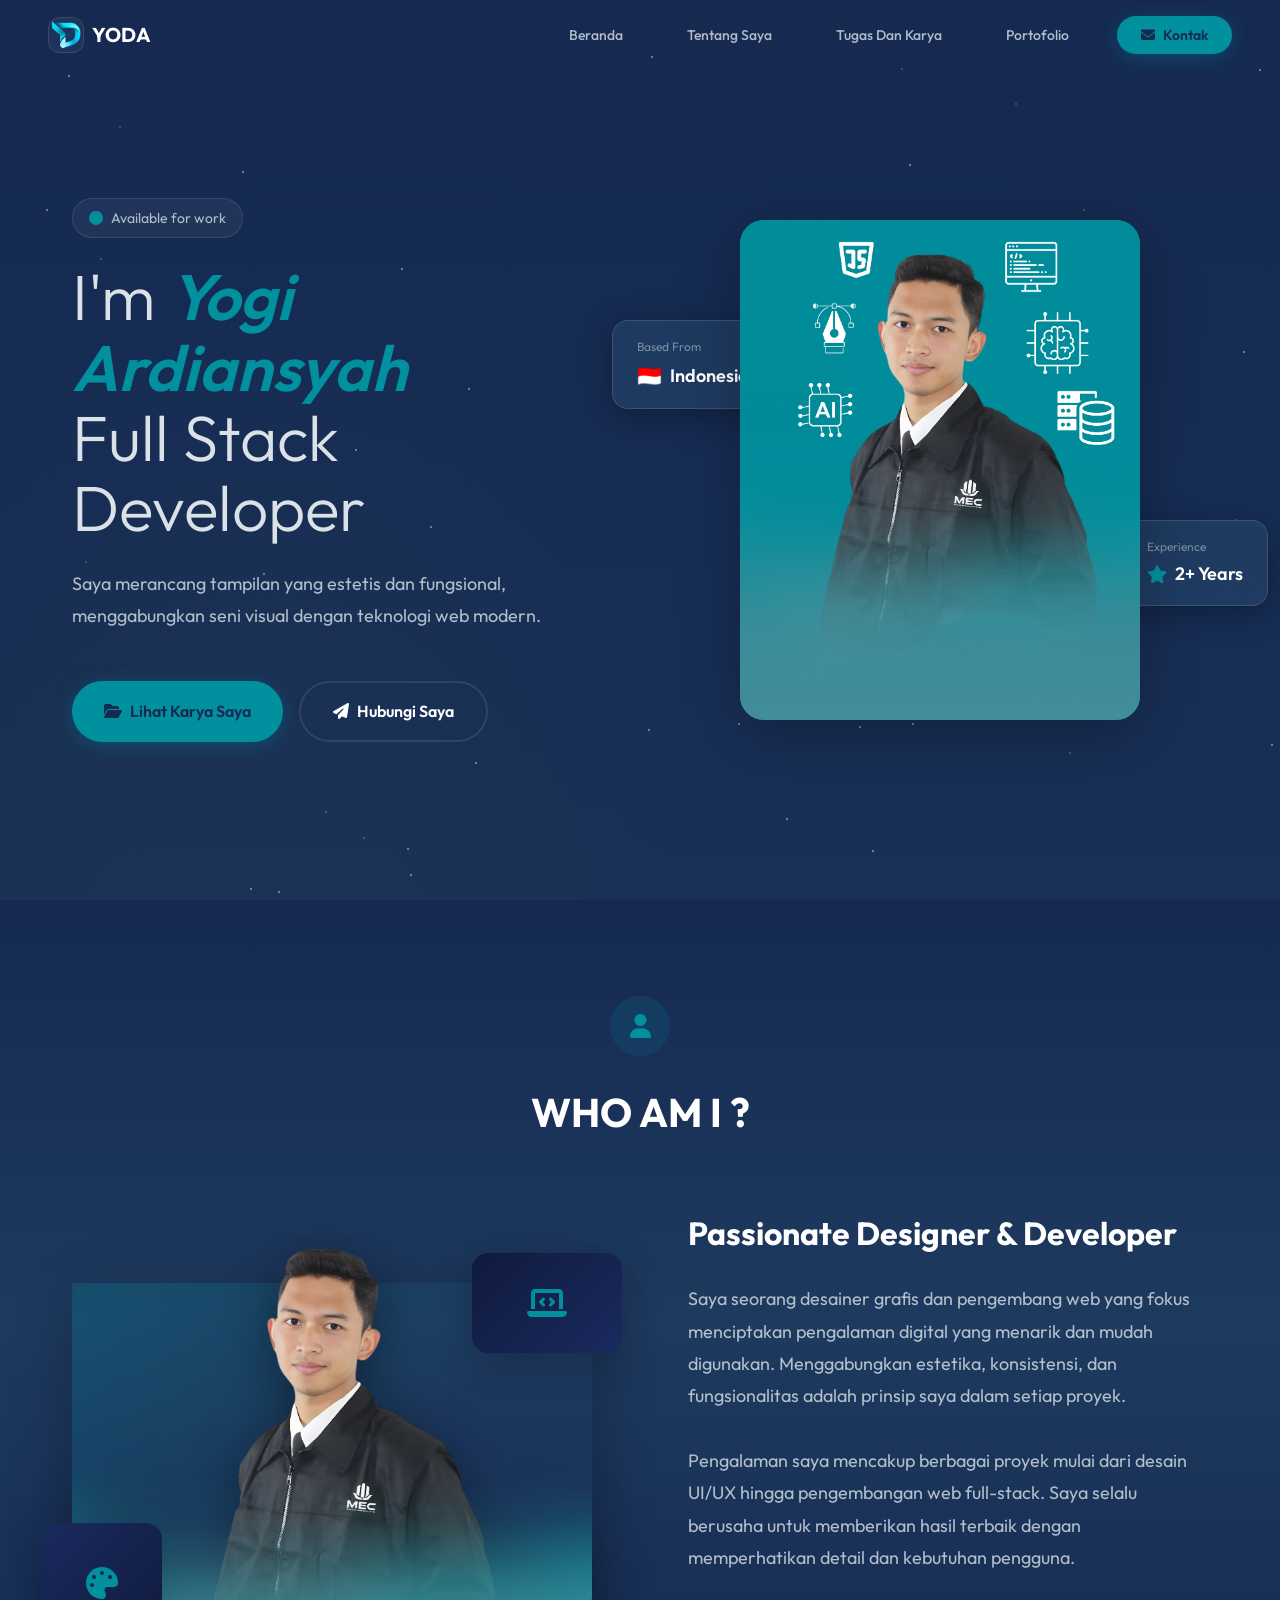
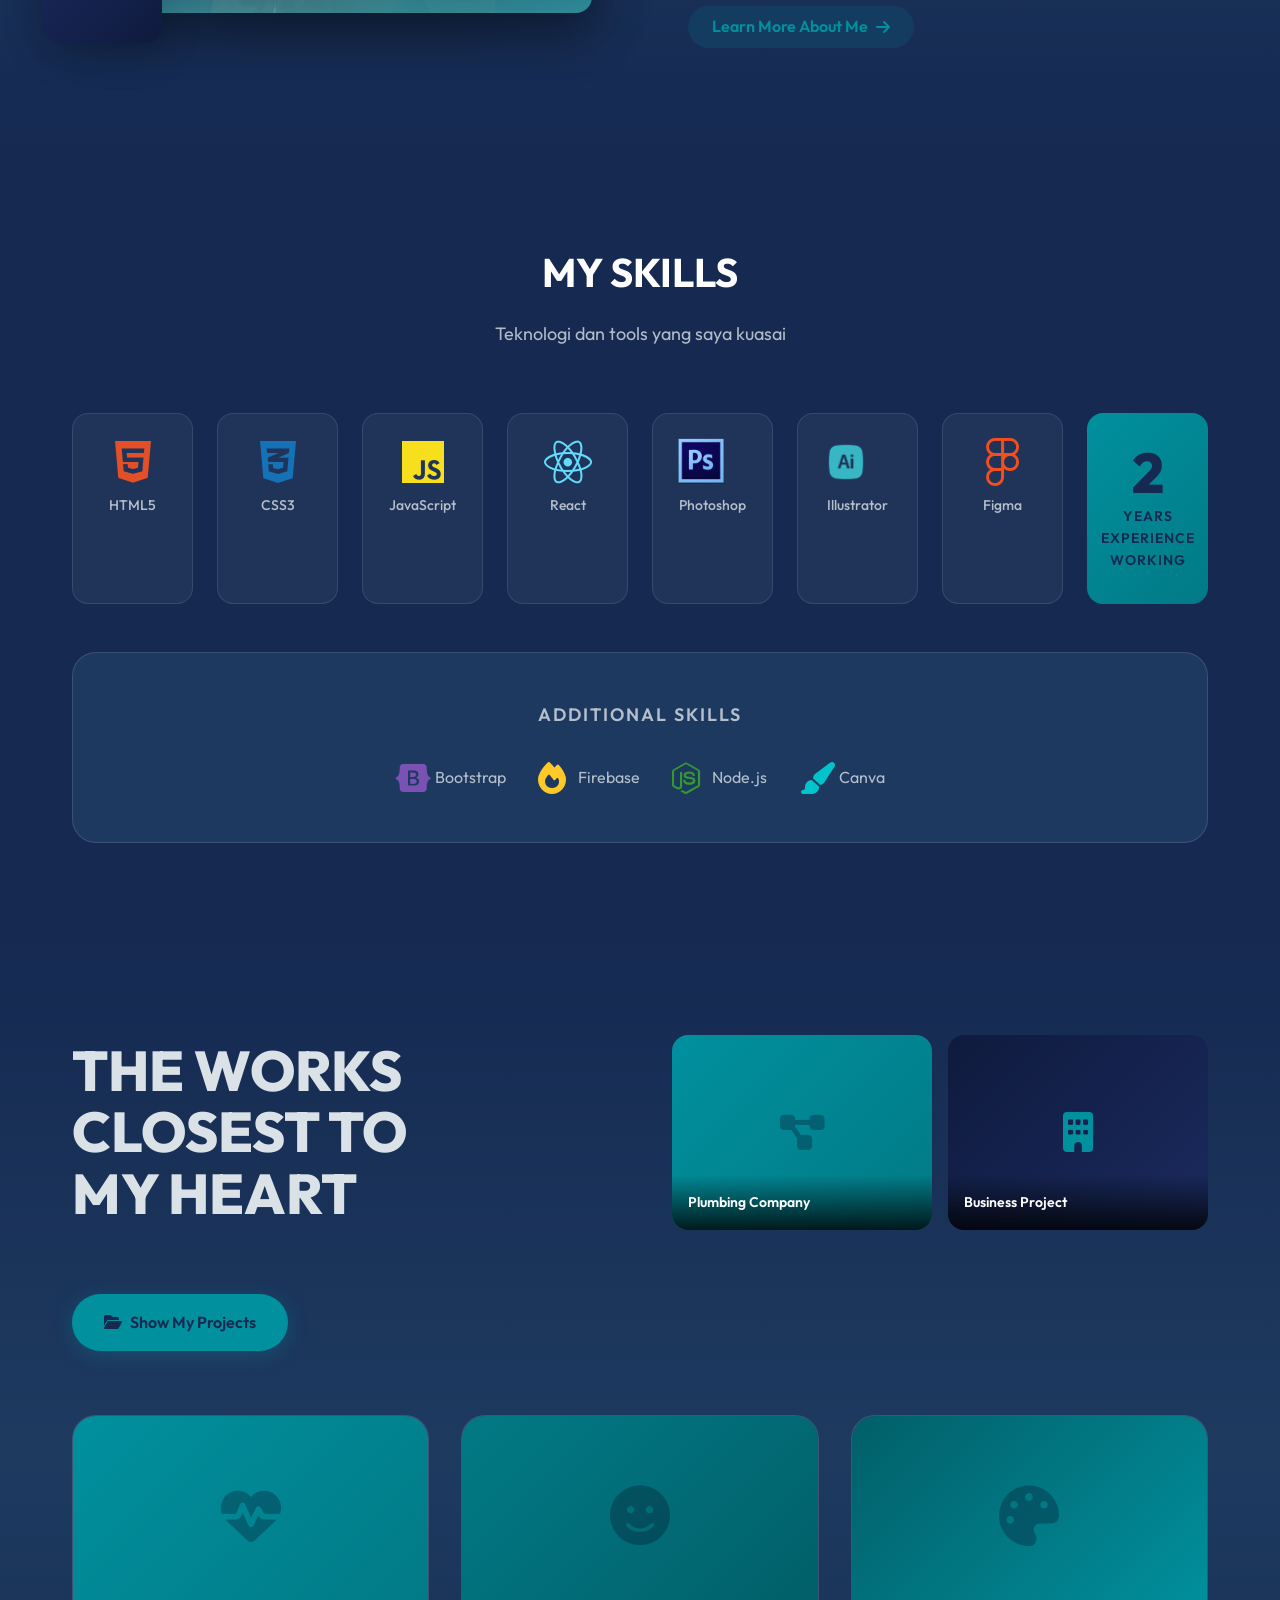
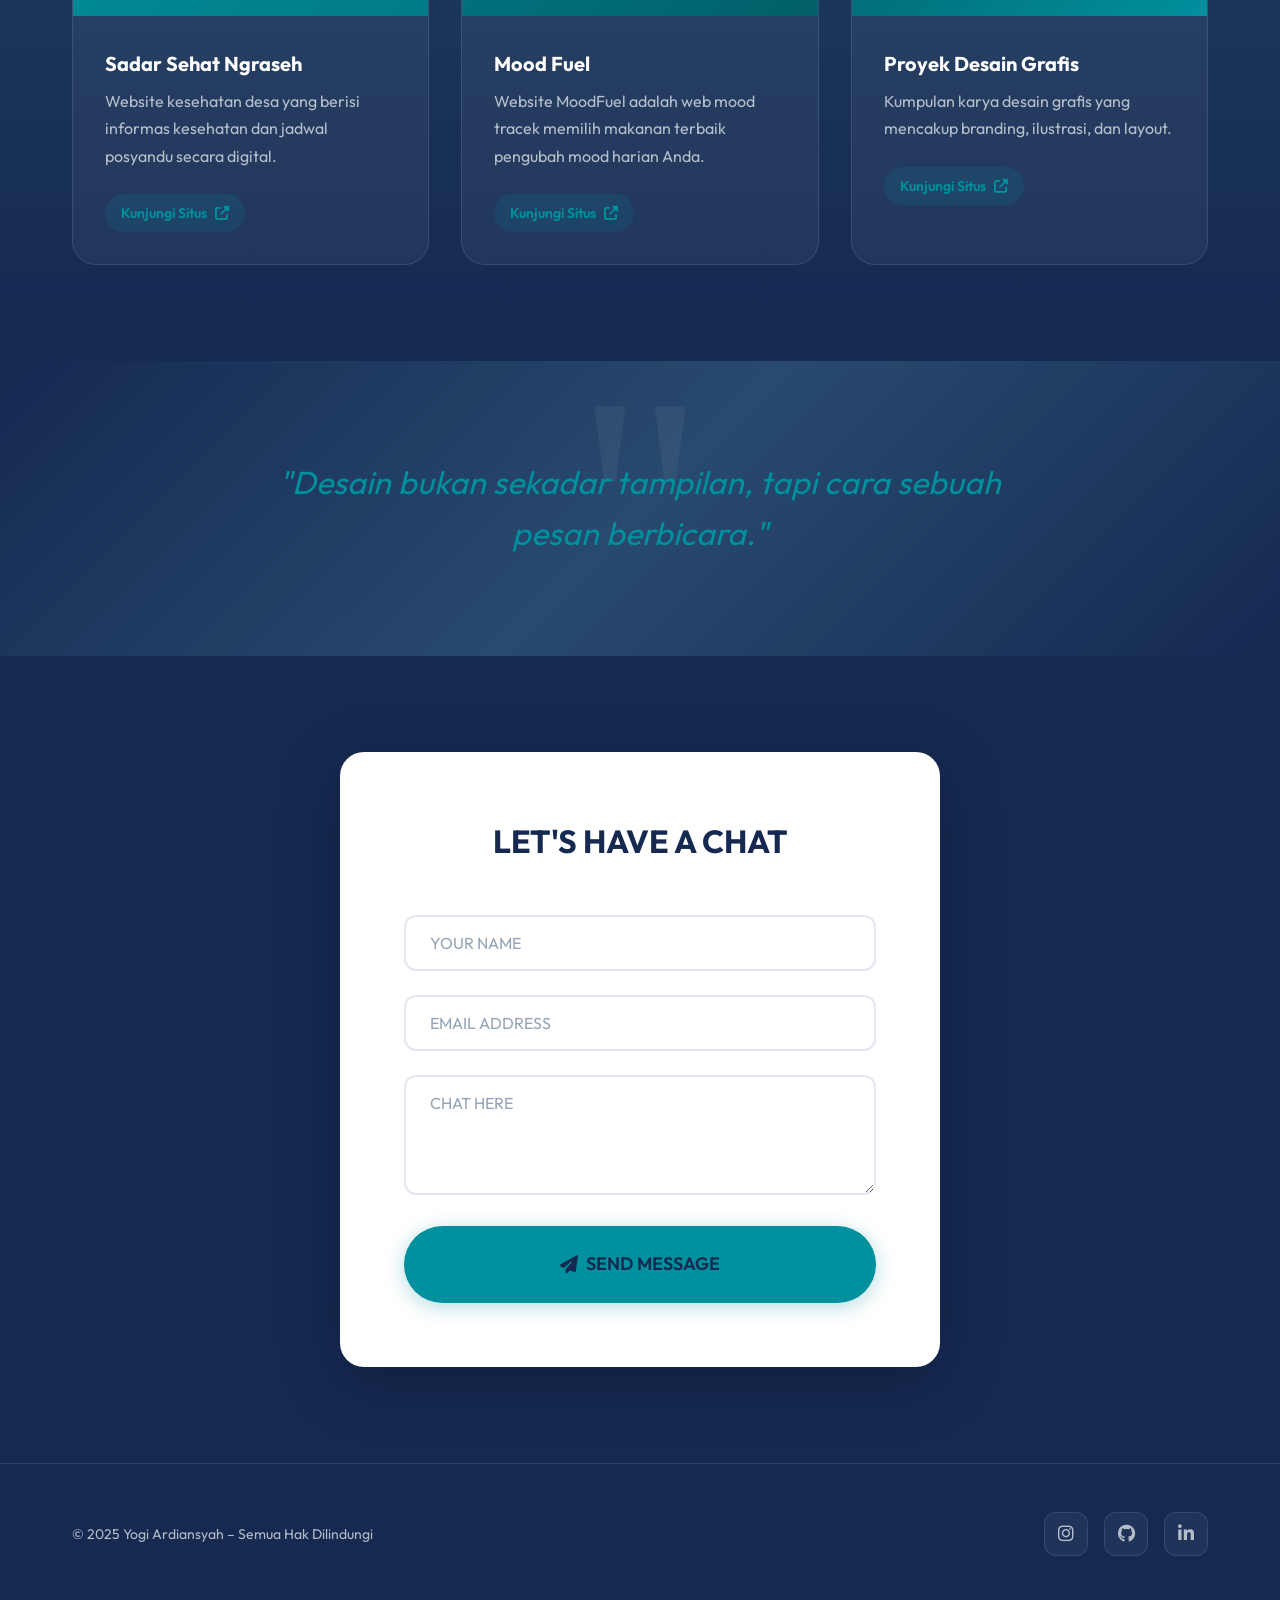
==== commit e2521f43: "Update index.html" ====
--- a/index.html
+++ b/index.html
@@ -32,7 +32,7 @@
             alt="Logo"
             style="width: 100%; height: 100%; object-fit: contain"
         /></span>
-        YA.
+        YODA
       </a>
       <button
         class="mobile-menu-btn"
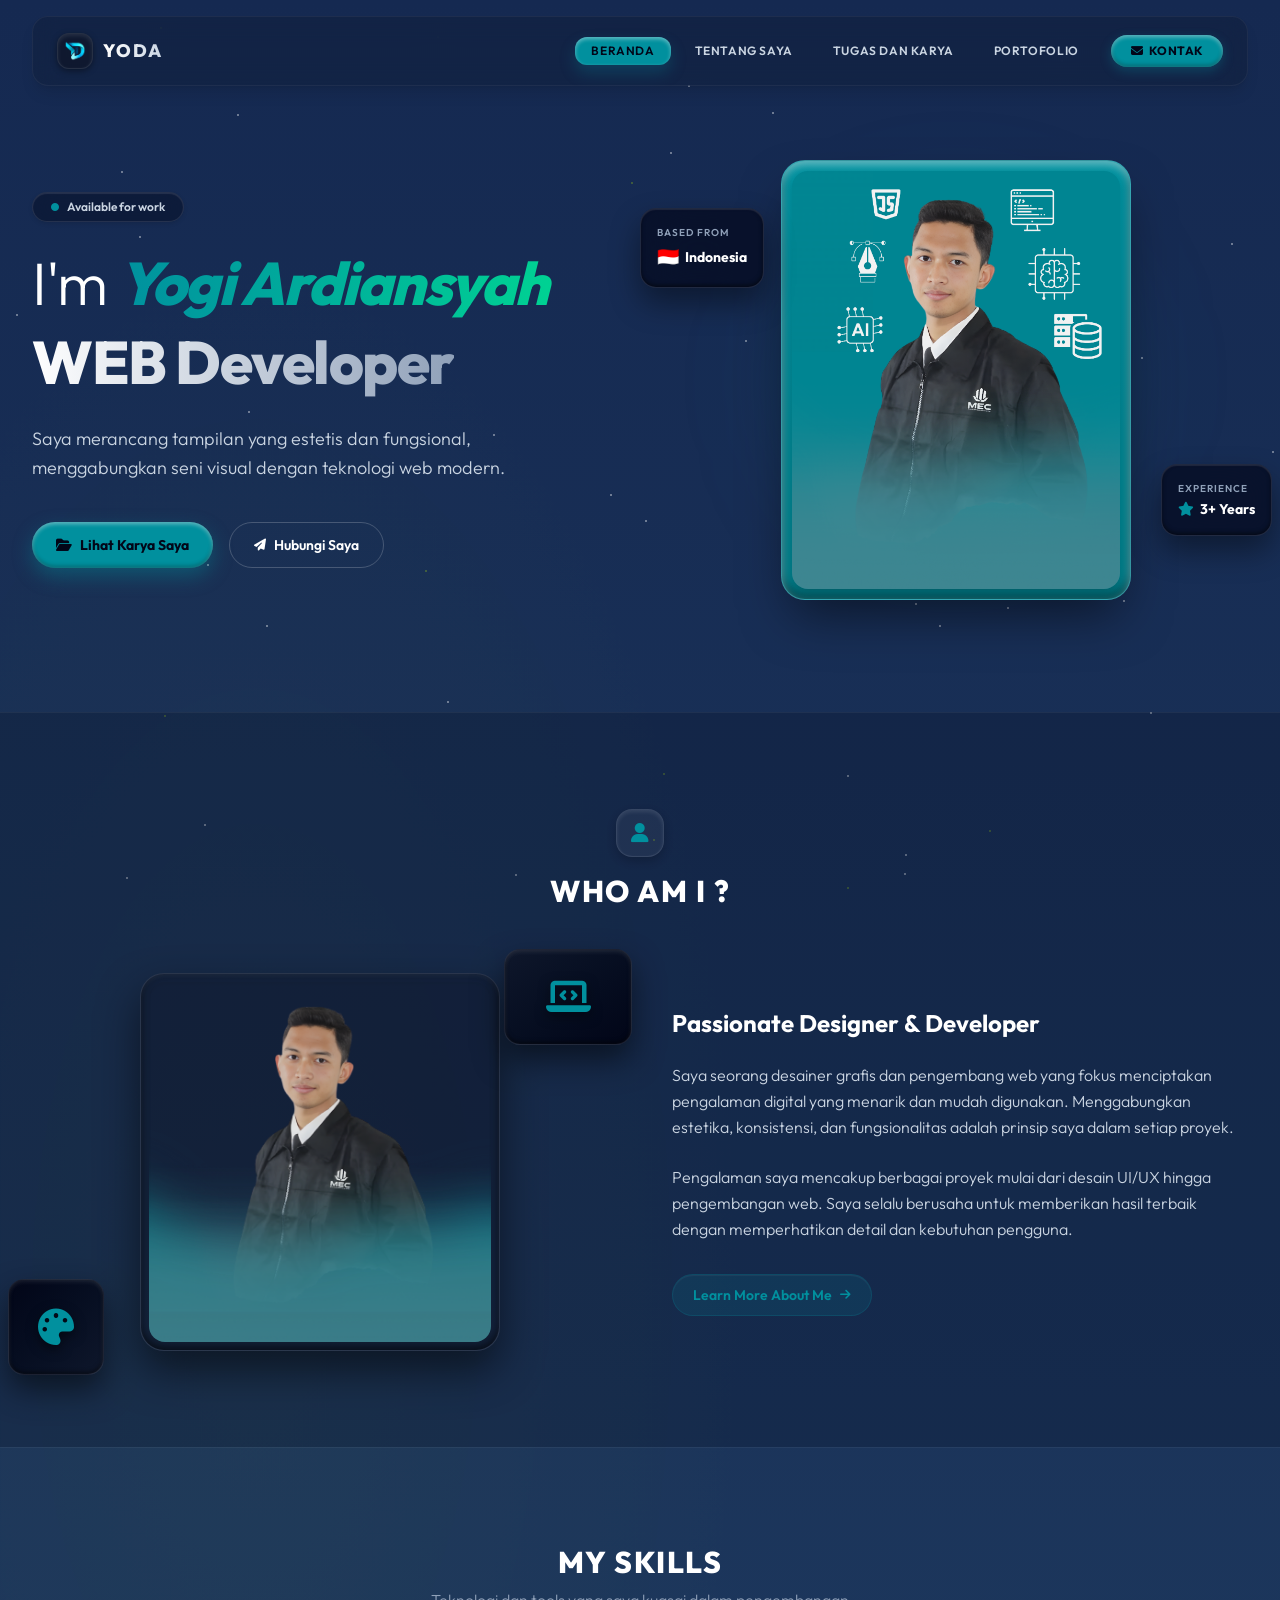
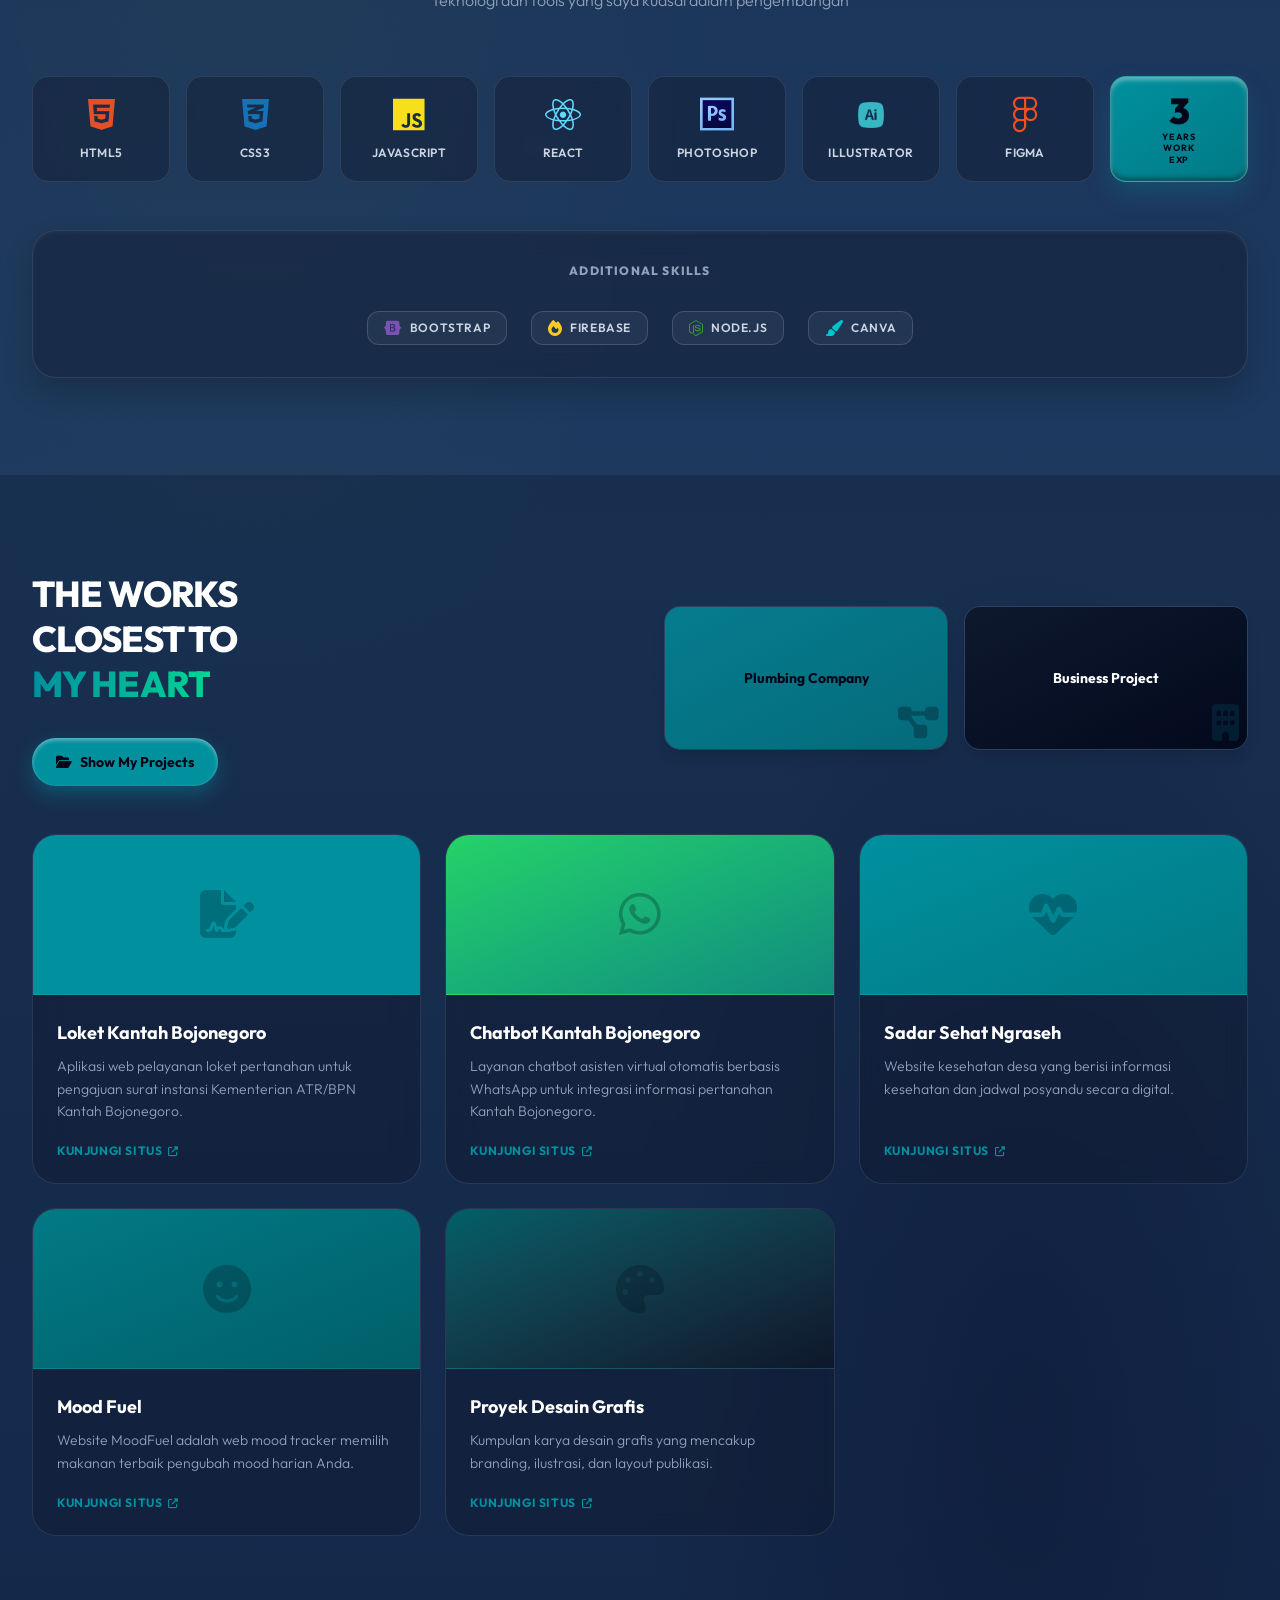
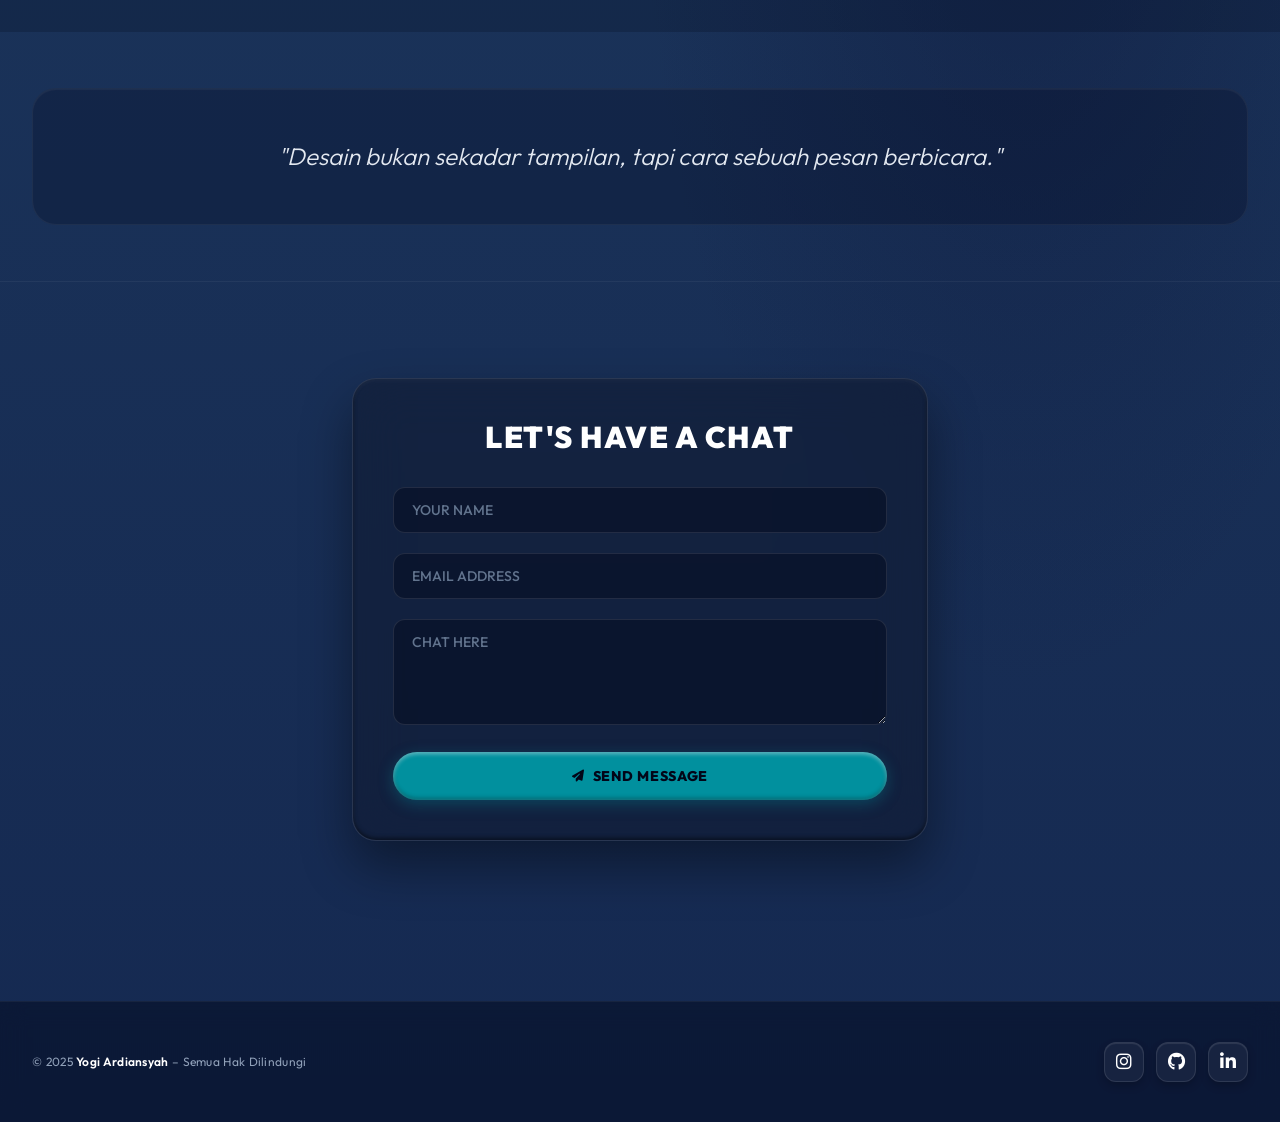
==== commit 7dc48a37: "Deploy" ====
--- a/index.html
+++ b/index.html
@@ -5,540 +5,13 @@
     <meta name="viewport" content="width=device-width, initial-scale=1.0" />
     <title>Yogi Ardiansyah - Portfolio</title>
     <link rel="icon" type="image/png" href="./assets/img/logo.png" />
-    <meta
-      name="description"
-      content="Portfolio Yogi Ardiansyah - Desainer Grafis & Web Developer"
-    />
-    <link
-      rel="stylesheet"
-      href="https://cdnjs.cloudflare.com/ajax/libs/font-awesome/6.4.0/css/all.min.css"
-    />
-    <link
-      href="https://fonts.googleapis.com/css2?family=Outfit:wght@300;400;500;600;700;800&display=swap"
-      rel="stylesheet"
-    />
-    <link rel="stylesheet" href="styles.css" />
+    <meta name="description" content="Portfolio Yogi Ardiansyah - Desainer Grafis & Web Developer" />
+    <link rel="stylesheet" href="https://cdnjs.cloudflare.com/ajax/libs/font-awesome/6.4.0/css/all.min.css" />
+    <link href="https://fonts.googleapis.com/css2?family=Outfit:wght@300;400;500;600;700;800&display=swap" rel="stylesheet" />
+    <script type="module" crossorigin src="./assets/index-6cL7aO2f.js"></script>
+    <link rel="stylesheet" crossorigin href="./assets/index-B1aC6Dxo.css">
   </head>
   <body class="bg-gradient">
-    <!-- Floating Stars -->
-    <div class="stars" id="stars"></div>
-
-    <!-- Navbar -->
-    <nav class="navbar" id="navbar">
-      <a href="#" class="logo">
-        <span class="logo-icon"
-          ><img
-            src="./assets/img/logo.png"
-            alt="Logo"
-            style="width: 100%; height: 100%; object-fit: contain"
-        /></span>
-        YODA
-      </a>
-      <button
-        class="mobile-menu-btn"
-        id="mobileMenuBtn"
-        aria-label="Toggle menu"
-      >
-        <i class="fas fa-bars"></i>
-      </button>
-      <div class="nav-menu" id="navMenu">
-        <a href="#home" class="nav-link">Beranda</a>
-        <a href="#about" class="nav-link">Tentang Saya</a>
-        <a href="Karya.html" class="nav-link">Tugas Dan Karya</a>
-        <a href="#works" class="nav-link">Portofolio</a>
-        <a href="#contact" class="nav-cta">
-          <i class="fas fa-envelope"></i>
-          Kontak
-        </a>
-      </div>
-    </nav>
-
-    <!-- Hero Section -->
-    <section class="hero" id="home">
-      <div class="container">
-        <div class="hero-container">
-          <div class="hero-content">
-            <div class="hero-badge">
-              <i class="fas fa-circle"></i>
-              Available for work
-            </div>
-            <h1 class="hero-title">
-              I'm <span>Yogi Ardiansyah</span><br />Full Stack Developer
-            </h1>
-            <p class="hero-description">
-              Saya merancang tampilan yang estetis dan fungsional, menggabungkan
-              seni visual dengan teknologi web modern.
-            </p>
-            <div class="hero-buttons">
-              <a href="#works" class="btn btn-primary">
-                <i class="fas fa-folder-open"></i>
-                Lihat Karya Saya
-              </a>
-              <a href="#contact" class="btn btn-outline">
-                <i class="fas fa-paper-plane"></i>
-                Hubungi Saya
-              </a>
-            </div>
-          </div>
-          <div class="hero-image">
-            <!-- Floating Cards -->
-            <div class="floating-card left">
-              <div class="floating-card-title">Based From</div>
-              <div class="floating-card-value">
-                <span class="flag">🇮🇩</span>
-                Indonesia
-              </div>
-            </div>
-            <div class="floating-card right">
-              <div class="floating-card-title">Experience</div>
-              <div class="floating-card-value">
-                <i class="fas fa-star" style="color: var(--accent)"></i>
-                2+ Years
-              </div>
-            </div>
-            <!-- Main Image -->
-            <div class="hero-image-main">
-              <img
-                src="./assets/img/orang.png"
-                alt="Yogi Ardiansyah"
-                style="width: 100%; height: 100%; object-fit: cover"
-              />
-            </div>
-          </div>
-        </div>
-      </div>
-    </section>
-
-    <!-- About Section -->
-    <section class="section about" id="about">
-      <div class="container">
-        <div class="section-header">
-          <div class="section-icon">
-            <i class="fas fa-user"></i>
-          </div>
-          <h2 class="section-title reveal">WHO AM I ?</h2>
-        </div>
-        <div class="about-grid">
-          <div class="about-image reveal">
-            <div class="about-image-wrapper">
-              <img
-                src="./assets/img/orang2.png"
-                alt="Yogi Ardiansyah"
-                style="
-                  width: 100%;
-                  height: 400px;
-                  object-fit: cover;
-                  border-radius: var(--radius-lg);
-                "
-              />
-            </div>
-            <div class="about-floating-img top">
-              <div
-                style="
-                  width: 150px;
-                  height: 100px;
-                  background: linear-gradient(135deg, #0f1a3d, #1a2a5e);
-                  display: flex;
-                  align-items: center;
-                  justify-content: center;
-                  border-radius: 12px;
-                "
-              >
-                <i
-                  class="fas fa-laptop-code"
-                  style="font-size: 32px; color: var(--accent)"
-                ></i>
-              </div>
-            </div>
-            <div class="about-floating-img bottom">
-              <div
-                style="
-                  width: 120px;
-                  height: 120px;
-                  background: linear-gradient(135deg, #1a2a5e, #0f1a3d);
-                  display: flex;
-                  align-items: center;
-                  justify-content: center;
-                  border-radius: 12px;
-                "
-              >
-                <i
-                  class="fas fa-palette"
-                  style="font-size: 32px; color: var(--accent)"
-                ></i>
-              </div>
-            </div>
-          </div>
-          <div class="about-content reveal">
-            <h3>Passionate Designer & Developer</h3>
-            <p>
-              Saya seorang desainer grafis dan pengembang web yang fokus
-              menciptakan pengalaman digital yang menarik dan mudah digunakan.
-              Menggabungkan estetika, konsistensi, dan fungsionalitas adalah
-              prinsip saya dalam setiap proyek.
-            </p>
-            <p>
-              Pengalaman saya mencakup berbagai proyek mulai dari desain UI/UX
-              hingga pengembangan web full-stack. Saya selalu berusaha untuk
-              memberikan hasil terbaik dengan memperhatikan detail dan kebutuhan
-              pengguna.
-            </p>
-            <a href="Karya.html" class="about-link">
-              Learn More About Me
-              <i class="fas fa-arrow-right"></i>
-            </a>
-          </div>
-        </div>
-      </div>
-    </section>
-
-    <!-- Skills Section -->
-    <section class="section skills" id="skills">
-      <div class="container">
-        <div class="section-header">
-          <h2 class="section-title reveal">MY SKILLS</h2>
-          <p class="section-subtitle reveal">
-            Teknologi dan tools yang saya kuasai
-          </p>
-        </div>
-
-        <div class="skills-grid reveal">
-          <div class="skill-card">
-            <i class="fab fa-html5" style="color: #e34f26"></i>
-            <h4>HTML5</h4>
-          </div>
-          <div class="skill-card">
-            <i class="fab fa-css3-alt" style="color: #1572b6"></i>
-            <h4>CSS3</h4>
-          </div>
-          <div class="skill-card">
-            <i class="fab fa-js" style="color: #f7df1e"></i>
-            <h4>JavaScript</h4>
-          </div>
-          <div class="skill-card">
-            <i class="fab fa-react" style="color: #61dafb"></i>
-            <h4>React</h4>
-          </div>
-          <div class="skill-card">
-            <img
-              src="./assets/img/ps.png"
-              alt="Photoshop"
-              style="width: 48px; height: 48px"
-            />
-            <h4>Photoshop</h4>
-          </div>
-          <div class="skill-card">
-            <img
-              src="./assets/img/logoAi.png"
-              alt="Illustrator"
-              style="width: 48px; height: 48px"
-            />
-            <h4>Illustrator</h4>
-          </div>
-          <div class="skill-card">
-            <i class="fab fa-figma" style="color: #f24e1e"></i>
-            <h4>Figma</h4>
-          </div>
-          <div class="experience-card">
-            <div class="number">2</div>
-            <div class="label">Years<br />Experience<br />Working</div>
-          </div>
-        </div>
-
-        <div class="additional-skills reveal">
-          <h3>ADDITIONAL SKILLS</h3>
-          <div class="additional-skills-grid">
-            <div class="additional-skill-item">
-              <i class="fab fa-bootstrap" style="color: #7952b3"></i>
-              <span>Bootstrap</span>
-            </div>
-            <div class="additional-skill-item">
-              <i class="fas fa-fire" style="color: #ffca28"></i>
-              <span>Firebase</span>
-            </div>
-            <div class="additional-skill-item">
-              <i class="fab fa-node-js" style="color: #339933"></i>
-              <span>Node.js</span>
-            </div>
-            <div class="additional-skill-item">
-              <i class="fas fa-paint-brush" style="color: #00c4cc"></i>
-              <span>Canva</span>
-            </div>
-          </div>
-        </div>
-      </div>
-    </section>
-
-    <!-- Works Section -->
-    <section class="section works" id="works">
-      <div class="container">
-        <div class="works-header reveal">
-          <h2 class="works-title">THE WORKS<br />CLOSEST TO<br />MY HEART</h2>
-          <div class="works-images">
-            <div class="work-image-card">
-              <div
-                style="
-                  width: 100%;
-                  height: 100%;
-                  background: linear-gradient(135deg, #01909e, #017a86);
-                  display: flex;
-                  align-items: center;
-                  justify-content: center;
-                "
-              >
-                <i
-                  class="fas fa-project-diagram"
-                  style="font-size: 40px; color: rgba(10, 14, 39, 0.3)"
-                ></i>
-              </div>
-              <div class="overlay">
-                <h4>Plumbing Company</h4>
-              </div>
-            </div>
-            <div class="work-image-card">
-              <div
-                style="
-                  width: 100%;
-                  height: 100%;
-                  background: linear-gradient(135deg, #0f1a3d, #1a2a5e);
-                  display: flex;
-                  align-items: center;
-                  justify-content: center;
-                "
-              >
-                <i
-                  class="fas fa-building"
-                  style="font-size: 40px; color: var(--accent)"
-                ></i>
-              </div>
-              <div class="overlay">
-                <h4>Business Project</h4>
-              </div>
-            </div>
-          </div>
-        </div>
-
-        <div
-          class="hero-buttons reveal"
-          style="margin-bottom: var(--spacing-3xl)"
-        >
-          <a href="Karya.html" class="btn btn-primary">
-            <i class="fas fa-folder-open"></i>
-            Show My Projects
-          </a>
-        </div>
-
-        <div class="works-grid">
-          <div class="work-card reveal" data-tilt>
-            <div class="work-card-image">
-              <div
-                style="
-                  width: 100%;
-                  height: 100%;
-                  background: linear-gradient(
-                    135deg,
-                    var(--accent) 0%,
-                    #017a86 100%
-                  );
-                  display: flex;
-                  align-items: center;
-                  justify-content: center;
-                "
-              >
-                <i
-                  class="fas fa-heartbeat"
-                  style="font-size: 60px; color: rgba(10, 14, 39, 0.3)"
-                ></i>
-              </div>
-            </div>
-            <div class="work-card-content">
-              <h3 class="work-card-title">Sadar Sehat Ngraseh</h3>
-              <p class="work-card-description">
-                Website kesehatan desa yang berisi informas kesehatan dan jadwal
-                posyandu secara digital.
-              </p>
-              <a
-                href="https://sadarsehatngraseh.pages.dev/"
-                class="work-card-link"
-                target="_blank"
-              >
-                Kunjungi Situs
-                <i class="fas fa-external-link-alt"></i>
-              </a>
-            </div>
-          </div>
-          <div class="work-card reveal" data-tilt>
-            <div class="work-card-image">
-              <div
-                style="
-                  width: 100%;
-                  height: 100%;
-                  background: linear-gradient(135deg, #017a86 0%, #015f68 100%);
-                  display: flex;
-                  align-items: center;
-                  justify-content: center;
-                "
-              >
-                <i
-                  class="fas fa-smile"
-                  style="font-size: 60px; color: rgba(10, 14, 39, 0.3)"
-                ></i>
-              </div>
-            </div>
-            <div class="work-card-content">
-              <h3 class="work-card-title">Mood Fuel</h3>
-              <p class="work-card-description">
-                Website MoodFuel adalah web mood tracek memilih makanan terbaik
-                pengubah mood harian Anda.
-              </p>
-              <a
-                href="https://mood-fuel.netlify.app/"
-                class="work-card-link"
-                target="_blank"
-              >
-                Kunjungi Situs
-                <i class="fas fa-external-link-alt"></i>
-              </a>
-            </div>
-          </div>
-          <div class="work-card reveal" data-tilt>
-            <div class="work-card-image">
-              <div
-                style="
-                  width: 100%;
-                  height: 100%;
-                  background: linear-gradient(
-                    135deg,
-                    #015f68 0%,
-                    var(--accent) 100%
-                  );
-                  display: flex;
-                  align-items: center;
-                  justify-content: center;
-                "
-              >
-                <i
-                  class="fas fa-palette"
-                  style="font-size: 60px; color: rgba(10, 14, 39, 0.3)"
-                ></i>
-              </div>
-            </div>
-            <div class="work-card-content">
-              <h3 class="work-card-title">Proyek Desain Grafis</h3>
-              <p class="work-card-description">
-                Kumpulan karya desain grafis yang mencakup branding, ilustrasi,
-                dan layout.
-              </p>
-              <a href="#" class="work-card-link">
-                Kunjungi Situs
-                <i class="fas fa-external-link-alt"></i>
-              </a>
-            </div>
-          </div>
-        </div>
-      </div>
-    </section>
-
-    <!-- Quote Section -->
-    <section class="quote">
-      <div class="container">
-        <p class="quote-text reveal">
-          "Desain bukan sekadar tampilan, tapi cara sebuah pesan berbicara."
-        </p>
-      </div>
-    </section>
-
-    <!-- Contact Section -->
-    <section class="section contact" id="contact">
-      <div class="container">
-        <div class="contact-card reveal">
-          <h2>LET'S HAVE A CHAT</h2>
-          <form
-            class="contact-form"
-            action="https://mail.google.com/mail/?view=cm&fs=1&to=yoda.freelance@gmail.com"
-            method="get"
-            target="_blank"
-          >
-            <div class="form-group">
-              <input
-                type="text"
-                class="form-input"
-                placeholder="YOUR NAME"
-                required
-              />
-            </div>
-            <div class="form-group">
-              <input
-                type="email"
-                class="form-input"
-                placeholder="EMAIL ADDRESS"
-                required
-              />
-            </div>
-            <div class="form-group">
-              <textarea
-                class="form-input"
-                placeholder="CHAT HERE"
-                rows="4"
-              ></textarea>
-            </div>
-            <a
-              href="https://mail.google.com/mail/?view=cm&fs=1&to=yoda.freelance@gmail.com"
-              target="_blank"
-              rel="noopener"
-              class="btn btn-primary"
-            >
-              <i class="fas fa-paper-plane"></i>
-              SEND MESSAGE
-            </a>
-          </form>
-        </div>
-      </div>
-    </section>
-
-    <!-- Footer -->
-    <footer class="footer">
-      <div class="container">
-        <div class="footer-content">
-          <p class="footer-text">
-            © 2025 Yogi Ardiansyah – Semua Hak Dilindungi
-          </p>
-          <div class="social-links">
-            <a
-              href="https://www.instagram.com/yogi__ardiansyah?igsh=MTZwNnl4OHg2M3BkeQ=="
-              class="social-link"
-              aria-label="Instagram"
-              target="_blank"
-            >
-              <i class="fab fa-instagram"></i>
-            </a>
-            <a
-              href="https://github.com/YODA178"
-              class="social-link"
-              aria-label="GitHub"
-              target="_blank"
-            >
-              <i class="fab fa-github"></i>
-            </a>
-            <a
-              href="https://www.linkedin.com/in/yogi-ardiansyah-875833343?utm_source=share&utm_campaign=share_via&utm_content=profile&utm_medium=android_app"
-              class="social-link"
-              aria-label="LinkedIn"
-              target="_blank"
-            >
-              <i class="fab fa-linkedin-in"></i>
-            </a>
-          </div>
-        </div>
-      </div>
-    </footer>
-
-    <!-- Back to Top Button -->
-    <button class="back-to-top" id="backToTop" aria-label="Back to top">
-      <i class="fas fa-arrow-up"></i>
-    </button>
-
-    <!-- JavaScript -->
-    <script src="main.js"></script>
+    <div id="root"></div>
   </body>
 </html>
